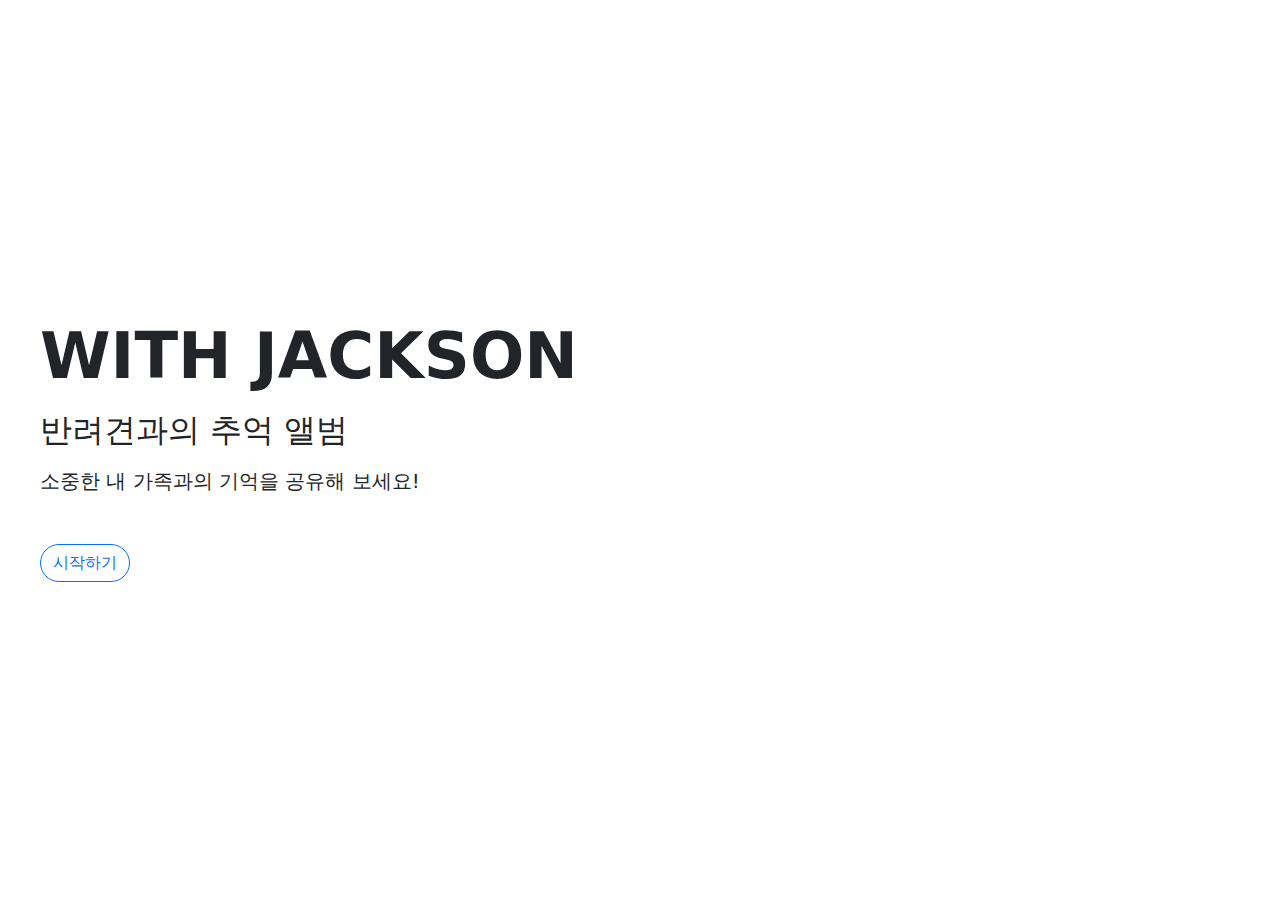
==== index.html @ ae608fda "Add files via upload" ====
<!doctype html>
<html lang="ko">
  <head>
    <meta charset="utf-8">
    <meta name="viewport" content="width=device-width, initial-scale=1">
    <title>with JACKSON demo</title>
    <link href="https://cdn.jsdelivr.net/npm/bootstrap@5.3.3/dist/css/bootstrap.min.css" rel="stylesheet" integrity="sha384-QWTKZyjpPEjISv5WaRU9OFeRpok6YctnYmDr5pNlyT2bRjXh0JMhjY6hW+ALEwIH" crossorigin="anonymous">
    <link rel="stylesheet" href="1style.css">
    <link rel="preconnect" href="https://fonts.googleapis.com">
<link rel="preconnect" href="https://fonts.gstatic.com" crossorigin>
<link href="https://fonts.googleapis.com/css2?family=Hi+Melody&display=swap" rel="stylesheet">
  </head>
  <body>

    <!-- 헤더 영역 코드 시작 -->
    <header id="home" class="d-flex flex-column justify-content-center align-items-start ms-4 ps-3 vh-100 text-dark">

        <h1 class="display-3 fw-bold mb-3"> WITH JACKSON </h1>
        <h4 class="fs-2 mb-3"> 반려견과의 추억 앨범 </h4>
        <p class="lead mb-5"> 소중한 내 가족과의 기억을 공유해 보세요! </p>
        <button type="button" data-bs-toggle="modal" data-bs-target="#bestmenuModal"
            class="btn btn-outline-primary rounded-pill">시작하기</button>
    </header>









    <script src="https://cdn.jsdelivr.net/npm/bootstrap@5.3.3/dist/js/bootstrap.bundle.min.js" integrity="sha384-YvpcrYf0tY3lHB60NNkmXc5s9fDVZLESaAA55NDzOxhy9GkcIdslK1eN7N6jIeHz" crossorigin="anonymous"></script>
  </body>
</html>
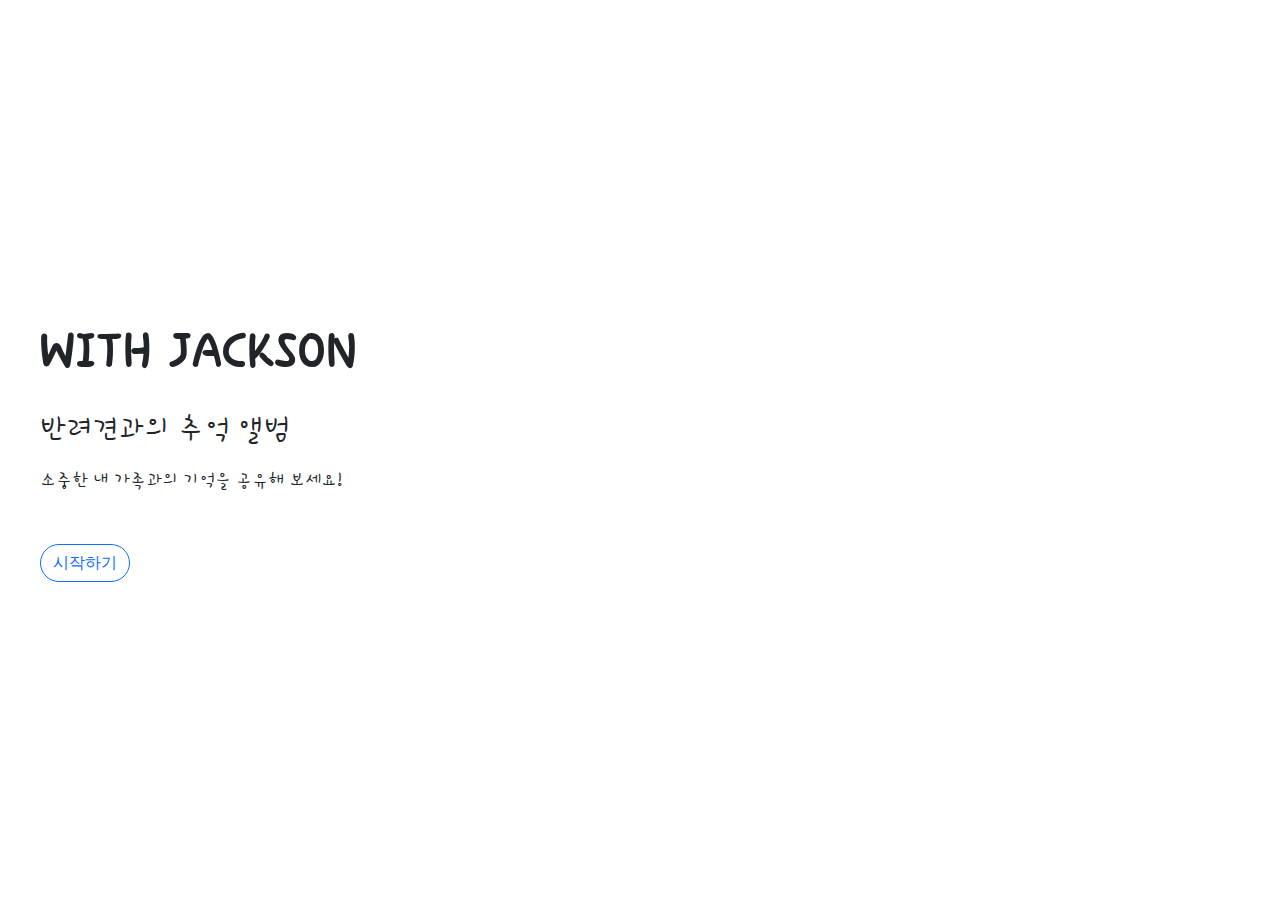
==== commit 4f339487: "Add files via upload" ====
--- a/index.html
+++ b/index.html
@@ -5,7 +5,7 @@
     <meta name="viewport" content="width=device-width, initial-scale=1">
     <title>with JACKSON demo</title>
     <link href="https://cdn.jsdelivr.net/npm/bootstrap@5.3.3/dist/css/bootstrap.min.css" rel="stylesheet" integrity="sha384-QWTKZyjpPEjISv5WaRU9OFeRpok6YctnYmDr5pNlyT2bRjXh0JMhjY6hW+ALEwIH" crossorigin="anonymous">
-    <link rel="stylesheet" href="1style.css">
+    <link rel="stylesheet" href="style.css">
     <link rel="preconnect" href="https://fonts.googleapis.com">
 <link rel="preconnect" href="https://fonts.gstatic.com" crossorigin>
 <link href="https://fonts.googleapis.com/css2?family=Hi+Melody&display=swap" rel="stylesheet">
--- a/style.css
+++ b/style.css
@@ -0,0 +1,6 @@
+h1, h4, p {
+    font-family: "Hi Melody", sans-serif;
+    font-weight: 400;
+    font-style: normal;
+  }
+  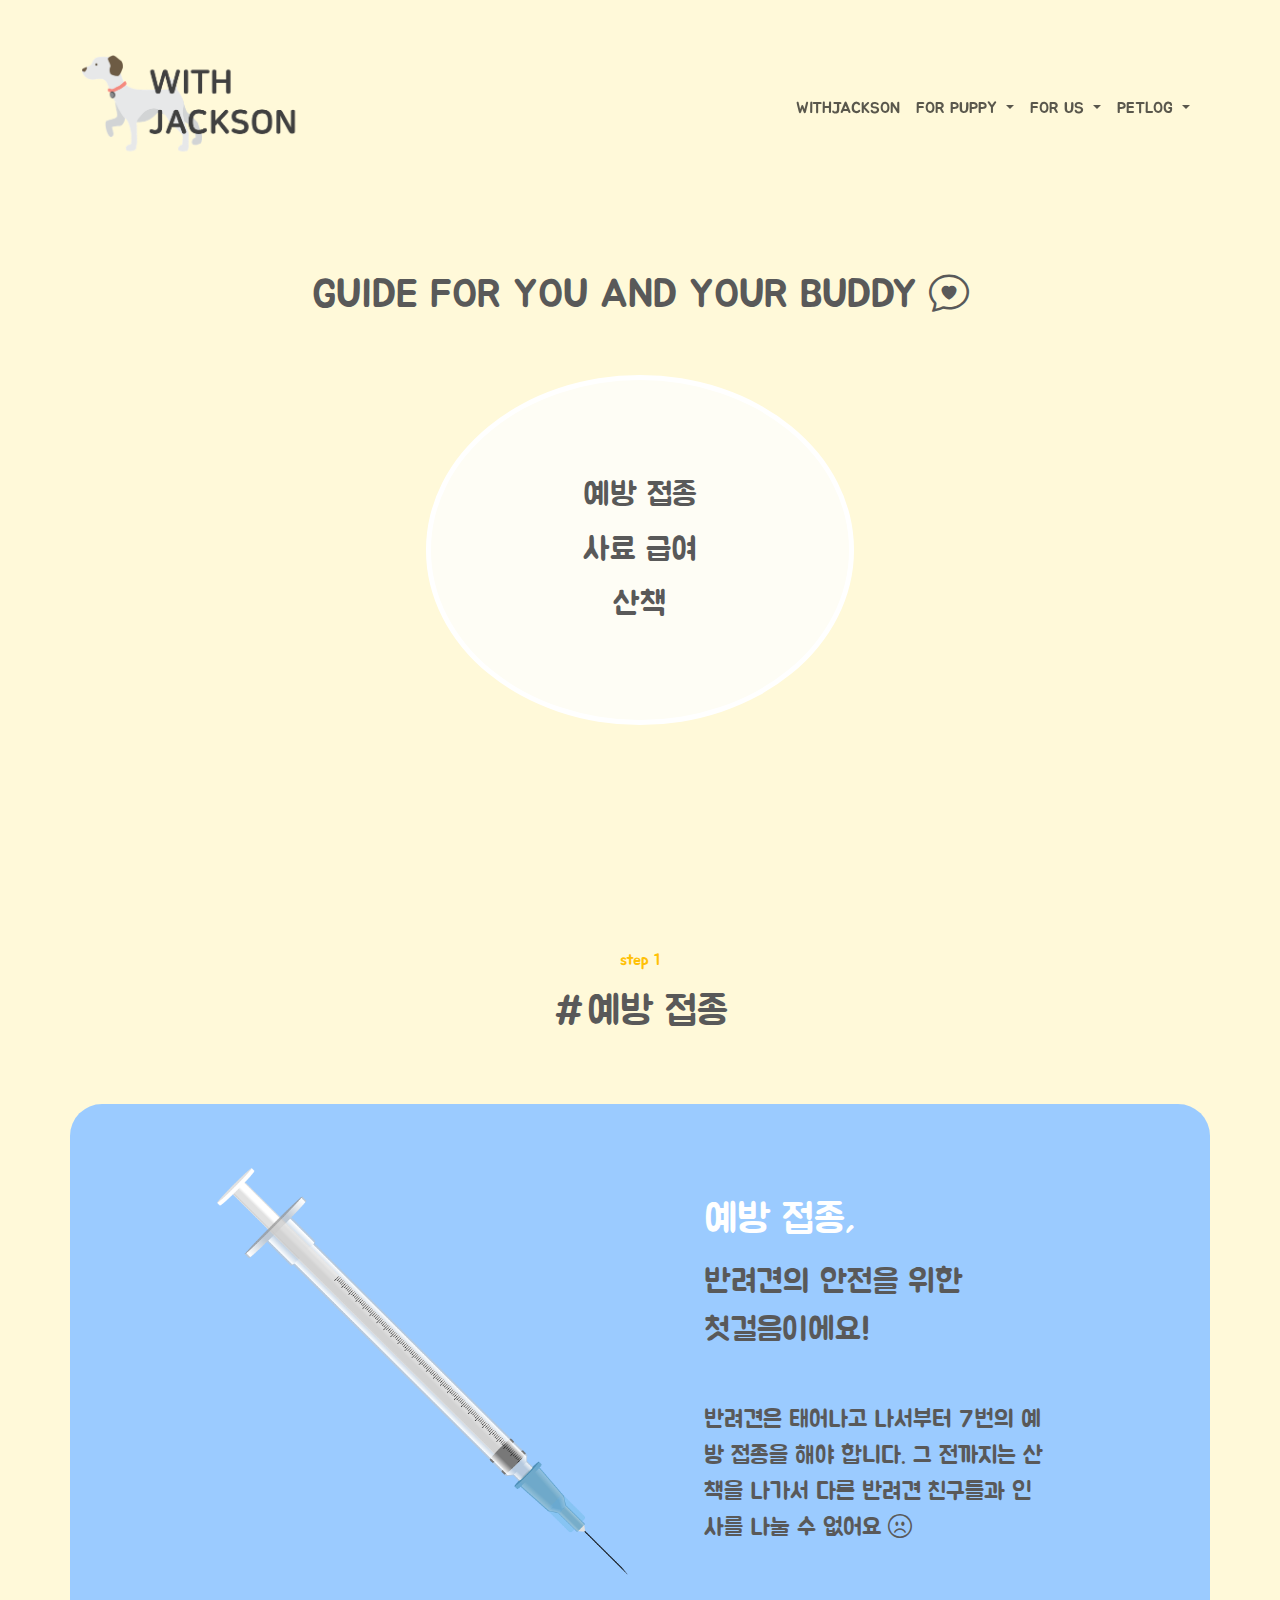
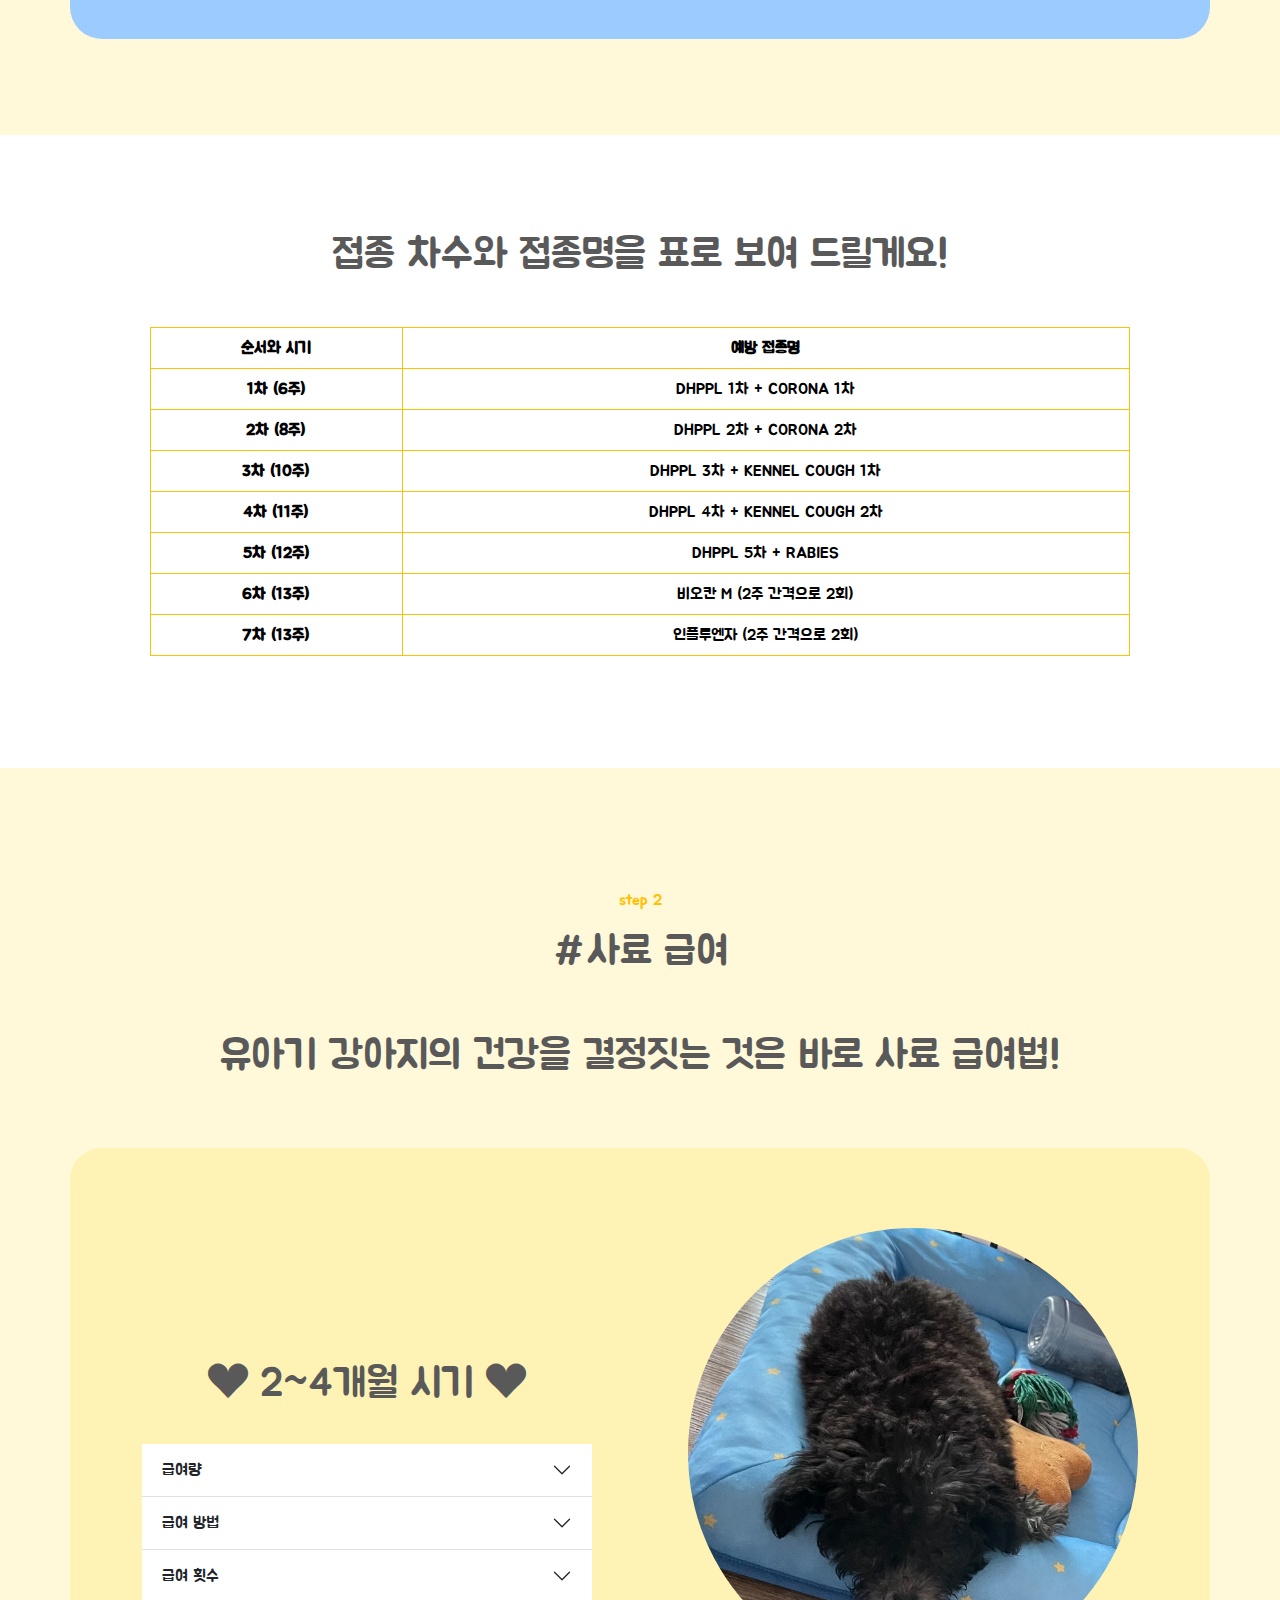
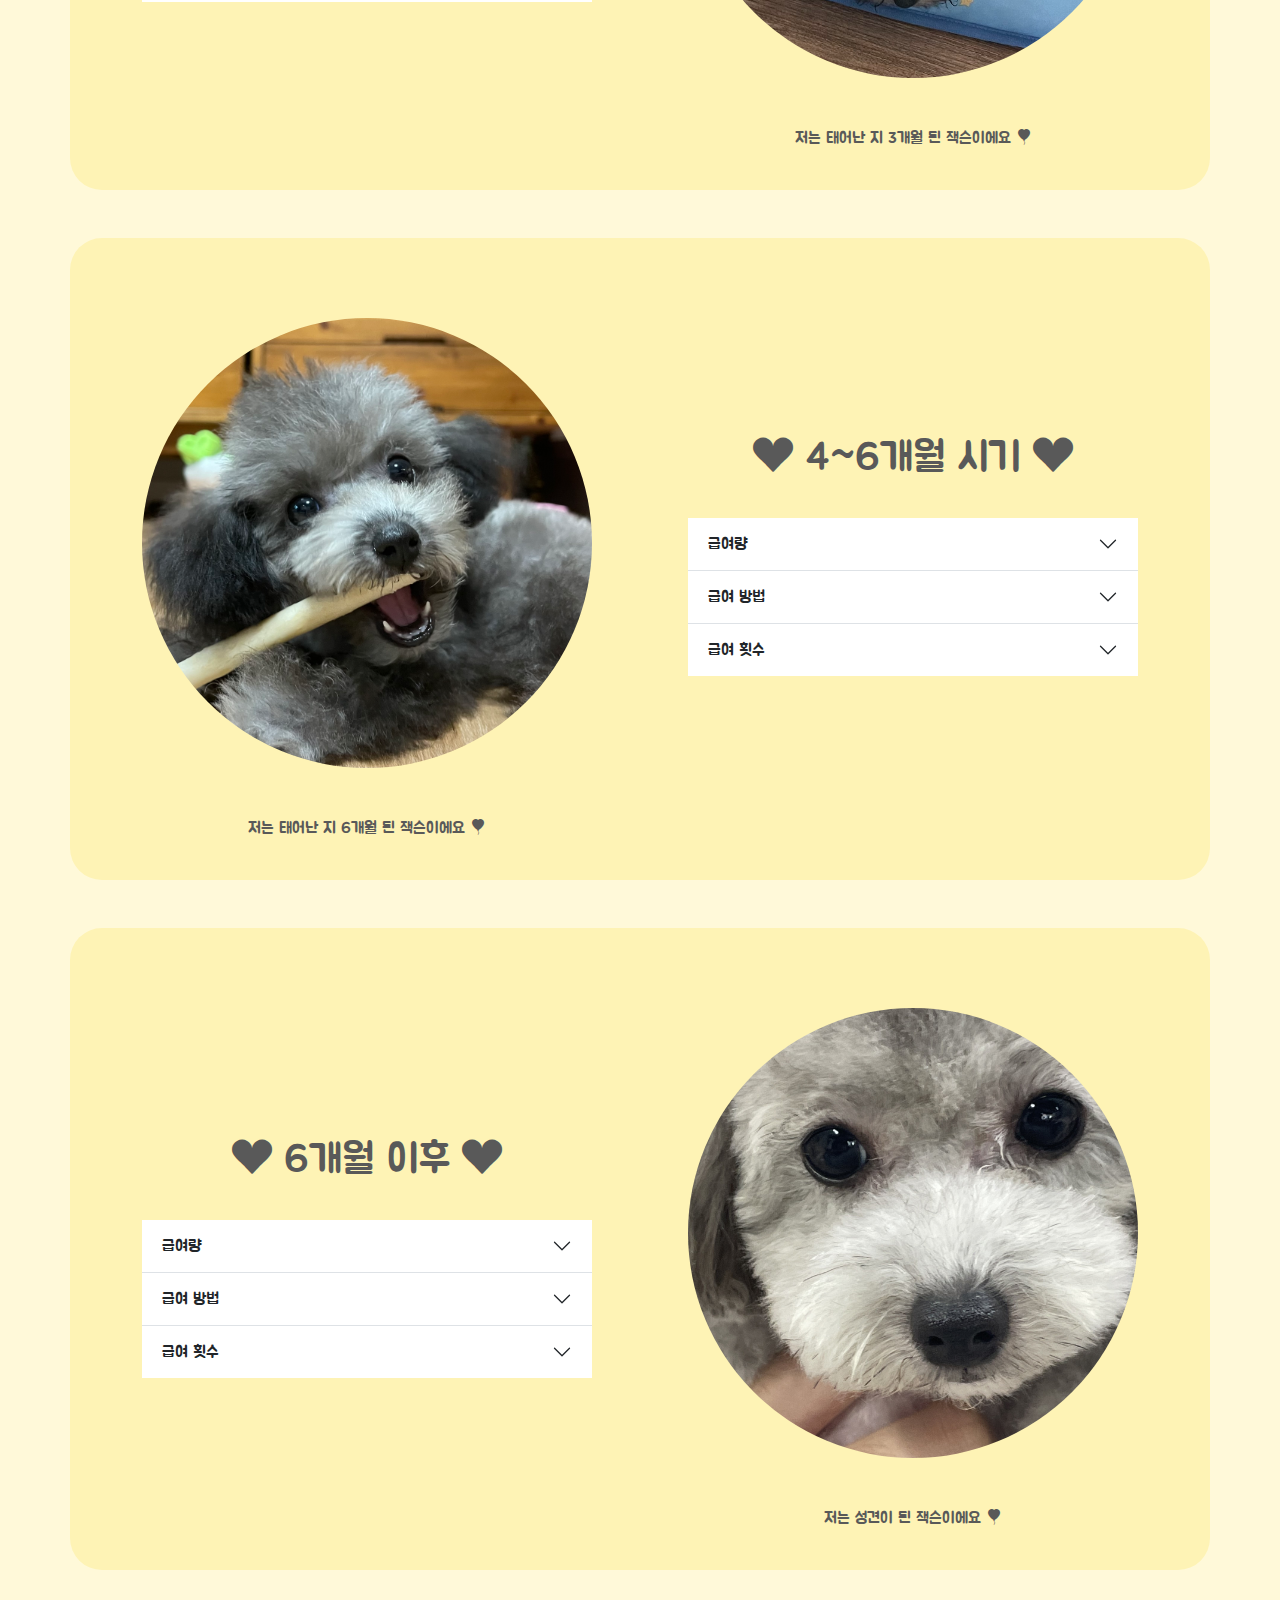
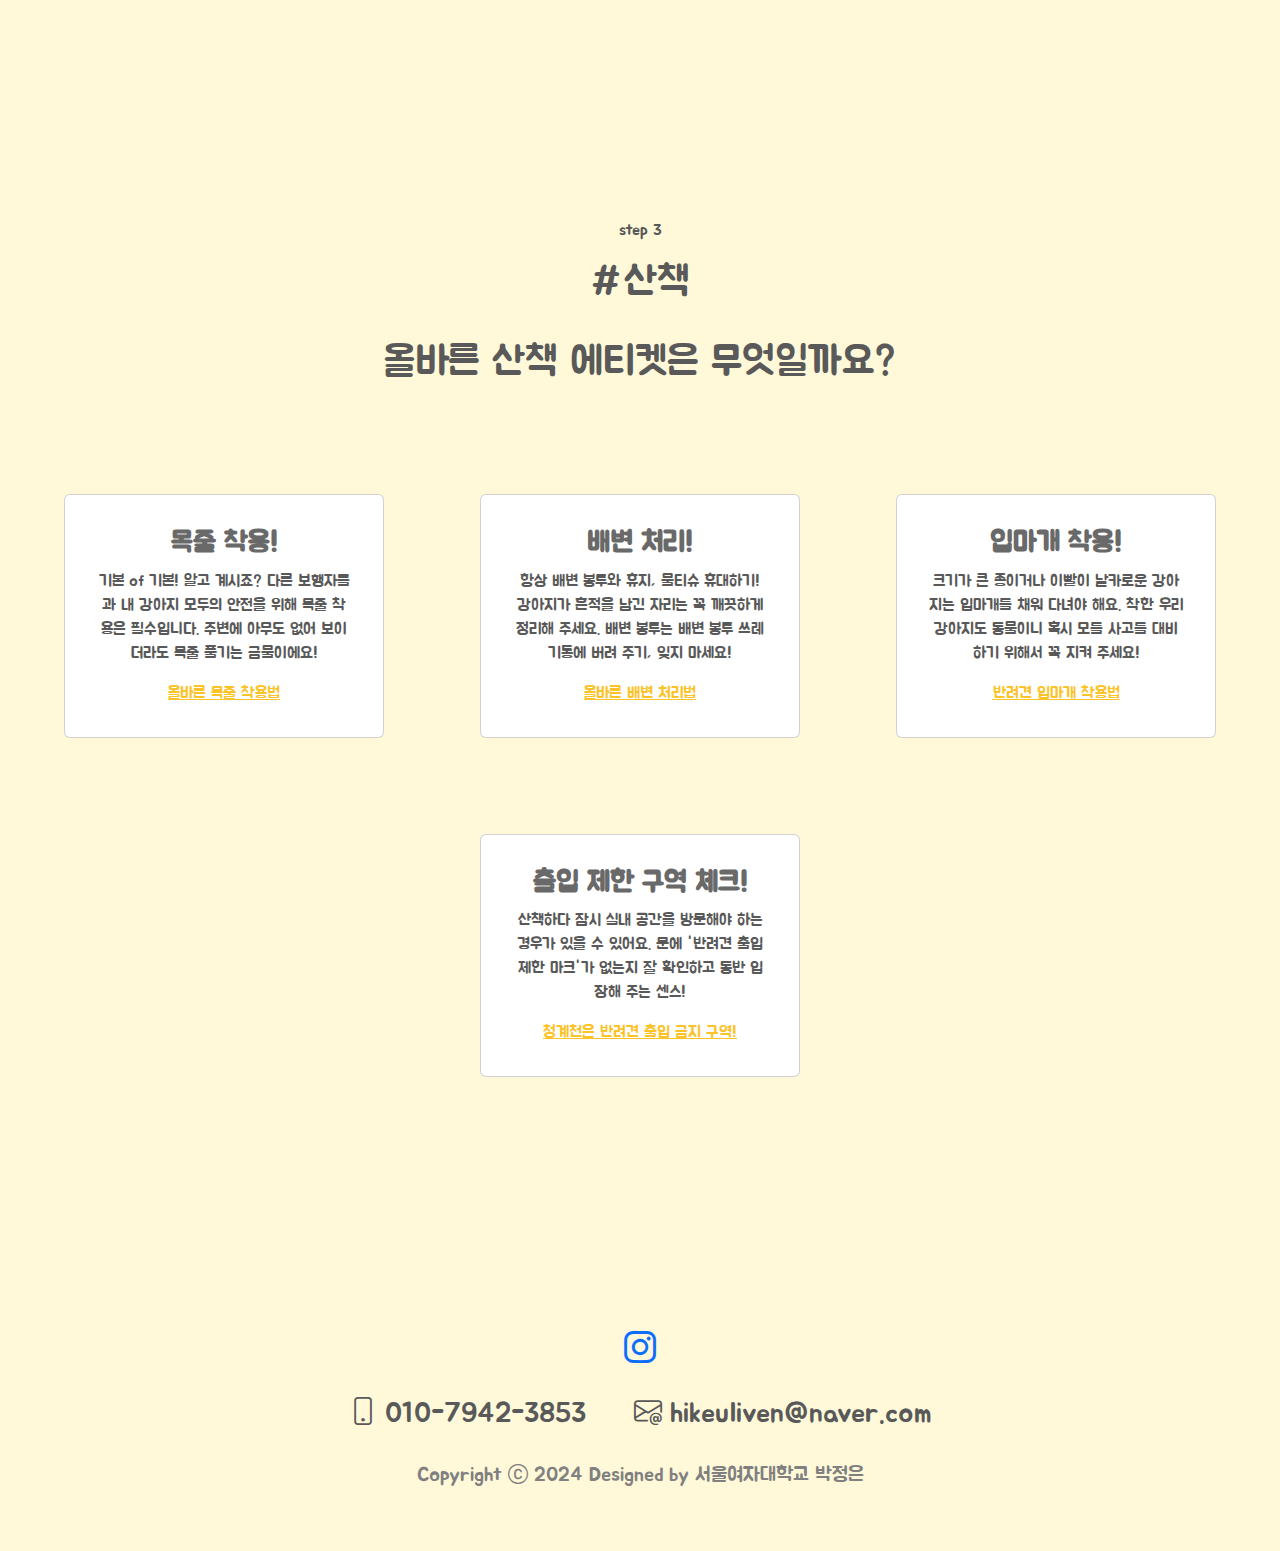
==== commit b254fdbd: "Add files via upload" ====
--- a/index.html
+++ b/index.html
@@ -3,27 +3,435 @@
   <head>
     <meta charset="utf-8">
     <meta name="viewport" content="width=device-width, initial-scale=1">
-    <title>with JACKSON demo</title>
+    <title> WITHJACKSON! </title>
     <link href="https://cdn.jsdelivr.net/npm/bootstrap@5.3.3/dist/css/bootstrap.min.css" rel="stylesheet" integrity="sha384-QWTKZyjpPEjISv5WaRU9OFeRpok6YctnYmDr5pNlyT2bRjXh0JMhjY6hW+ALEwIH" crossorigin="anonymous">
     <link rel="stylesheet" href="style.css">
     <link rel="preconnect" href="https://fonts.googleapis.com">
-<link rel="preconnect" href="https://fonts.gstatic.com" crossorigin>
-<link href="https://fonts.googleapis.com/css2?family=Hi+Melody&display=swap" rel="stylesheet">
+    <link rel="preconnect" href="https://fonts.gstatic.com" crossorigin>
+    <link href="https://fonts.googleapis.com/css2?family=Jua&display=swap" rel="stylesheet">
+    <link rel="stylesheet" href="https://cdn.jsdelivr.net/npm/bootstrap-icons@1.11.3/font/bootstrap-icons.min.css">
   </head>
-  <body>
-
-    <!-- 헤더 영역 코드 시작 -->
-    <header id="home" class="d-flex flex-column justify-content-center align-items-start ms-4 ps-3 vh-100 text-dark">
-
-        <h1 class="display-3 fw-bold mb-3"> WITH JACKSON </h1>
-        <h4 class="fs-2 mb-3"> 반려견과의 추억 앨범 </h4>
-        <p class="lead mb-5"> 소중한 내 가족과의 기억을 공유해 보세요! </p>
-        <button type="button" data-bs-toggle="modal" data-bs-target="#bestmenuModal"
-            class="btn btn-outline-primary rounded-pill">시작하기</button>
+  <body="scroll" data-bs-target="#nav-menu">
+
+
+
+
+
+    <!-- 네비게이션 영역 시작 -->
+    <nav class="navbar navbar-expand-md bg-opacity-70 fixed-top p-5">
+        <div class="container">
+
+            <a class="navbar-brand" href="#home">
+                <img src="LOGO.png" width="240" height="110" alt="로고"> </a>
+
+            <button class="navbar-toggler" type="button" data-bs-toggle="collapse" data-bs-target="#nav-menu"
+                aria-controls="nav-menu" aria-expanded="false" aria-label="메뉴">
+                <span class="navbar-toggler-icon"></span>
+            </button>
+
+            <div class="collapse navbar-collapse" id="nav-menu">
+                <ul class="navbar-nav ms-auto my-2">
+                    <li class="nav-item"><a class="nav-link" href="#WITHJACKSON"> WITHJACKSON </a></li>
+                    <li class="nav-item dropdown">
+                        <a class="nav-link dropdown-toggle" href="#FORPUPPY" role="button" data-bs-toggle="dropdown" aria-expanded="false"> FOR PUPPY </a>
+                        <ul class="dropdown-menu">
+                            <li><a class="dropdown-item" href="#"> 예방 접종 </a></li>
+                            <li><a class="dropdown-item" href="#"> 사료 급여 </a></li>
+                            <li><a class="dropdown-item" href="#"> 산책 </a></li>
+                        </ul>
+                    </li>
+
+                    <li class="nav-item dropdown">
+                        <a class="nav-link dropdown-toggle" href="#FORUS" role="button" data-bs-toggle="dropdown" aria-expanded="false"> FOR US </a>
+                        <ul class="dropdown-menu">
+                            <li><a class="dropdown-item" href="#"> 간식 맛집 </a></li>
+                            <li><a class="dropdown-item" href="#"> 용품 추천 </a></li>
+                            <li><a class="dropdown-item" href="#"> 펫페어 </a></li>
+                            <li><a class="dropdown-item" href="#"> Q&A </a></li>
+                        </ul>
+                    </li>
+
+                    <li class="nav-item dropdown">
+                        <a class="nav-link dropdown-toggle" href="#PETLOG" role="button" data-bs-toggle="dropdown" aria-expanded="false"> PETLOG </a>
+                        <ul class="dropdown-menu">
+                            <li><a class="dropdown-item" href="#"> My petlog </a></li>
+                            <li><a class="dropdown-item" href="#"> 구경하기 </a></li>
+                        </ul>
+                    </li>
+
+                </ul>
+            </div>
+        </div>
+    </nav>
+    <!-- 네비게이션 영역 끝 -->
+
+
+    <!-- 헤더 영역 시작 -->
+    <header id="home" class="d-flex flex-column justify-content-center align-items-center vh-100">
+      <div class="pb-5 mt-5 pt-5">
+        <h1> GUIDE FOR YOU AND YOUR BUDDY <i class="bi bi-chat-heart"></i></h1>
+      </div>  
+      <div class="text-center rounded-circle px-5 border border-5 border-white" style="background-color: rgb(254, 253, 245)">
+            <div class="p-5">
+                <div class="m-5">
+                <a class="link-underline link-underline-opacity-0" href="#1"> <h2 class="id1 mb-3 px-2"> 예방 접종 </h2> </a>
+                <a class="link-underline link-underline-opacity-0" href="#2"> <h2 class="id1 mb-3 px-2"> 사료 급여 </h2> </a>
+                <a class="link-underline link-underline-opacity-0" href="#3"> <h2 class="id1 mb-3 px-2"> 산책 </h2> </a>
+                </div>
+            </div>
+        </div>
     </header>
-
-
-
+    <!-- 헤더 영역 끝 -->
+
+    <!-- 메인 섹션 영역 시작 -->
+    <section class="container py-5" id="1">
+
+        <div class="text-center pb-1 mb-5">
+            <p class="text-warning"> step 1 </p>
+            <h1 class="mb-3"> #예방 접종 </h1>
+        </div>
+
+        <div class="row justify-content-center align-items-center mb-5 p-5 rounded-5" style="background-color: #9bcbff;">
+            <div class="col-md-5 m-3">
+                <img src="syringe-145002_1280.png" alt="주사기 사진" class="img1 img-fluid">
+            </div>
+            <div class="col-md-7 col-lg-5 px-lg-5">
+                <h1 class="lh-base" style="color: white;"> 예방 접종, </h1>
+                <h2 class="mb-5 lh-base"> 반려견의 안전을 위한 <br> 첫걸음이에요! </h2>
+                <h4 class="lh-base"> 반려견은 태어나고 나서부터 7번의 예방 접종을 해야 합니다. 그 전까지는 산책을 나가서 다른 반려견 친구들과 인사를 나눌 수 없어요 <i class="bi bi-emoji-frown"></i> </h4>
+            </div>
+        </div>
+    </section>
+
+    <section class="section2 d-flex flex-column justify-content-center align-items-center">
+            <div class="row text-center m-5 p-5">
+                <h1 class="mb-5"> 접종 차수와 접종명을 표로 보여 드릴게요! </h1>
+                <table class="table table-bordered border-warning table-hover text-center">
+                    <thead>
+                      <tr>
+                        <th scope="col"> 순서와 시기 </th>
+                        <th scope="col"> 예방 접종명 </th>
+                      </tr>
+                    </thead>
+                    <tbody>
+                      <tr >
+                        <th scope="row">1차 (6주) </th>
+                        <td>
+                         DHPPL 1차 + CORONA 1차 </td>
+                      </tr>
+                      <tr>
+                        <th scope="row">2차 (8주)</th>
+                        <td>DHPPL 2차 + CORONA 2차</td>
+                      </tr>
+                      <tr>
+                        <th scope="row">3차 (10주) </th>
+                        <td> DHPPL 3차 + KENNEL COUGH 1차 </td>
+                      </tr>
+                      <tr>
+                        <th scope="row">4차 (11주) </th>
+                        <td> DHPPL 4차 + KENNEL COUGH 2차 </td>
+                      </tr>
+                      <tr>
+                        <th scope="row">5차 (12주) </th>
+                        <td> DHPPL 5차 + RABIES </td>
+                      </tr>
+                      <tr>
+                        <th scope="row">6차 (13주) </th>
+                        <td> 비오칸 M (2주 간격으로 2회) </td>
+                      </tr>
+                      <tr>
+                        <th scope="row">7차 (13주) </th>
+                        <td> 인플루엔자 (2주 간격으로 2회) </td>
+                      </tr>
+                    </tbody>
+                  </table>
+            </div>
+    </section>    
+    <!-- 메인 섹션 영역 끝 -->
+
+ 
+<!-- 서브 섹션 영역 시작 -->
+<section class="container py-4" id="2">
+
+  <div>
+    <div class="text-center pt-5 mt-5 pb-1 mb-5">
+      <p class="text-warning"> step 2 </p>
+      <h1 class="mb-5 pb-2"> #사료 급여 </h1>
+      <h1 class="mb-3"> 유아기 강아지의 건강을 결정짓는 것은 바로 사료 급여법! </h1>
+    </div>
+ 
+<div class="row justify-content-center align-items-center mb-5 p-4 rounded-5" style="background-color: rgb(254, 243, 181);">
+
+  <div class="accordion accordion-flush col-sm-12 col-lg-6 px-lg-5 text-center" id="accordionFlushExample">
+    <div class="pb-1 mb-4 mt-4">
+      <h1> <i class="bi bi-suit-heart-fill"></i> 2~4개월 시기 <i class="bi bi-suit-heart-fill"></i> </h1>
+    </div>
+    <div class="accordion-item">
+      <h1 class="accordion-header">
+        <button class="accordion-button collapsed" type="button" data-bs-toggle="collapse" data-bs-target="#flush-collapseOne" aria-expanded="false" aria-controls="flush-collapseOne">
+          급여량
+        </button>
+      </h1>
+      <div id="flush-collapseOne" class="accordion-collapse collapse" data-bs-parent="#accordionFlushExample">
+        <div class="accordion-body"> 사료 급여량은 (기초대사량) * (활동대사량)으로 계산하면 돼요 <br> 이때, 기초대사량은 <strong> 30 * 강아지 체중(kg) + 70 </strong> 으로 계산합니다! <br> 활동대사량은 아래 표를 참고하세요 <i class="bi bi-chat-square-heart-fill"></i>
+          <div>
+            <table class="table p-2 mt-2 mb-2">
+              <thead>
+                <tr>
+                  <th colspan="4"> <강아지 활동대사량> </th>
+                </tr>
+              </thead>
+              <tbody>
+                <tr>
+                  <th scope="row">1~4개월</th>
+                  <td>3</td>
+                  <td> 성장기 </td>
+                </tr>
+                <tr>
+                  <th scope="row">5~12개월</th>
+                  <td>1.8</td>
+                  <td> 성장기 </td>
+                </tr>
+                <tr>
+                  <th scope="row">성견 (중성화 o)</th>
+                  <td>1.6</td>
+                  <td> 중성화로 인해 호르몬 변화로 살이 찌기 쉬움</td>
+                </tr>
+                <tr>
+                  <th scope="row">성견 (중성화 x)</th>
+                  <td> 1.8 </td>
+                  <td>중성화를 하지 않으면 살이 덜 찌게 됨</td>
+                </tr>
+                <tr>
+                  <th scope="row">비만</th>
+                  <td>1</td>
+                  <td>비만은 모든 병의 원인!</td>
+                </tr>
+              </tbody>
+            </table>
+          </div>
+          출처: 네이버 블로그 "모카맛 코코아"
+        </div>
+      </div>
+    </div>
+
+    <div class="accordion-item">
+      <h2 class="accordion-header">
+        <button class="accordion-button collapsed" type="button" data-bs-toggle="collapse" data-bs-target="#flush-collapseTwo" aria-expanded="false" aria-controls="flush-collapseTwo">
+          급여 방법
+        </button>
+      </h2>
+      <div id="flush-collapseTwo" class="accordion-collapse collapse" data-bs-parent="#accordionFlushExample">
+        <div class="accordion-body">
+          이 시기에는 소화 기능이 원활하지 않고, 이빨이 다 자라지 않아 마른 사료를 먹기 힘들 수 있어요. <br> 물에 2~30분 불려서 급여하거나(이때 빨리 불리려고 뜨거운 물에 불리게 되면 위에 부담이 갈 수 있으므로 미지근한 물에 불리는 것이 좋습니다), <br> 마른 사료를 그대로 급여할 경우 급하게 먹지 않도록 넓은 쟁반 등에 흩뿌려서 급여하도록 해요! </div>
+      </div>
+    </div>
+    <div class="accordion-item">
+      <h2 class="accordion-header">
+        <button class="accordion-button collapsed" type="button" data-bs-toggle="collapse" data-bs-target="#flush-collapseThree" aria-expanded="false" aria-controls="flush-collapseThree">
+          급여 횟수
+        </button>
+      </h2>
+      <div id="flush-collapseThree" class="accordion-collapse collapse" data-bs-parent="#accordionFlushExample">
+        <div class="accordion-body"> 하루 3회, 아침/점심/저녁으로 나누어 급여해요! </div>
+      </div>
+    </div>
+  </div>
+
+  <div class="col-lg-6 col-sm-12 pt-5 mt-2 px-5 text-center">
+  <div>
+    <img src="babyjackson2.jpeg" alt="아기 잭슨1" class="img1 img-fluid rounded-circle">
+  </div>
+  <div class="pt-5">
+    <p> 저는 태어난 지 3개월 된 잭슨이에요 <i class="bi bi-balloon-heart-fill"></i> </p>
+  </div>
+</div>
+</div>
+  </div>
+
+
+
+
+<div class="row justify-content-center align-items-center mt-5 p-4 rounded-5" style="background-color: rgb(254, 243, 181);">
+
+  <div class="col-lg-6 col-sm-12 pt-5 mt-2 px-5 text-center">
+  <div>
+    <img src="babyjackson1.jpeg" alt="아기 잭슨1" class="img1 img-fluid rounded-circle">
+  </div>
+  <div class="pt-5">
+    <p> 저는 태어난 지 6개월 된 잭슨이에요 <i class="bi bi-balloon-heart-fill"></i> </p>
+  </div>
+</div>
+
+<div class="accordion accordion-flush col-sm-12 col-lg-6 px-lg-5 text-center mb-2" id="accordionFlushExample2">
+    <div class="pb-1 mb-4">
+      <h1> <i class="bi bi-suit-heart-fill"></i> 4~6개월 시기 <i class="bi bi-suit-heart-fill"></i> </h1>
+    </div>
+    <div class="accordion-item">
+      <h1 class="accordion-header">
+        <button class="accordion-button collapsed" type="button" data-bs-toggle="collapse" data-bs-target="#flush-collapseOne2" aria-expanded="false" aria-controls="flush-collapseOne2">
+          급여량
+        </button>
+      </h1>
+      <div id="flush-collapseOne2" class="accordion-collapse collapse" data-bs-parent="#accordionFlushExample2">
+        <div class="accordion-body"> 2~4개월 시기와 마찬가지로 계산해요!
+        </div>
+      </div>
+    </div>
+
+    <div class="accordion-item">
+      <h2 class="accordion-header">
+        <button class="accordion-button collapsed" type="button" data-bs-toggle="collapse" data-bs-target="#flush-collapseTwo2" aria-expanded="false" aria-controls="flush-collapseTwo2">
+          급여 방법
+        </button>
+      </h2>
+      <div id="flush-collapseTwo2" class="accordion-collapse collapse" data-bs-parent="#accordionFlushExample2">
+        <div class="accordion-body"> 이 시기에는 이빨이 다 자랐으며, 소화 기능도 원활해졌기 때문에 강아지의 밥그릇에 마른 사료를 적당량 부어 급여해도 된답니다!
+        </div>
+      </div>
+    </div>
+    <div class="accordion-item">
+      <h2 class="accordion-header">
+        <button class="accordion-button collapsed" type="button" data-bs-toggle="collapse" data-bs-target="#flush-collapseThree2" aria-expanded="false" aria-controls="flush-collapseThree2">
+          급여 횟수
+        </button>
+      </h2>
+      <div id="flush-collapseThree2" class="accordion-collapse collapse" data-bs-parent="#accordionFlushExample2">
+        <div class="accordion-body"> 하루 2~3회, 아침/저녁 혹은 아침/점심/저녁으로 급여 횟수를 줄여요. </div>
+      </div>
+    </div>
+  </div>
+</div>
+
+
+
+
+<div class="row justify-content-center align-items-center mt-5 p-4 rounded-5" style="background-color: rgb(254, 243, 181);">
+
+<div class="accordion accordion-flush col-sm-12 col-lg-6 px-lg-5 text-center mb-2" id="accordionFlushExample3">
+    <div class="pb-1 mb-4 mt-4">
+      <h1> <i class="bi bi-suit-heart-fill"></i> 6개월 이후 <i class="bi bi-suit-heart-fill"></i> </h1>
+    </div>
+    <div class="accordion-item">
+      <h1 class="accordion-header">
+        <button class="accordion-button collapsed" type="button" data-bs-toggle="collapse" data-bs-target="#flush-collapseOne3" aria-expanded="false" aria-controls="flush-collapseOne3">
+          급여량
+        </button>
+      </h1>
+      <div id="flush-collapseOne3" class="accordion-collapse collapse" data-bs-parent="#accordionFlushExample3">
+        <div class="accordion-body"> 2~4개월 시기와 마찬가지로 계산해요!
+        </div>
+      </div>
+    </div>
+
+    <div class="accordion-item">
+      <h2 class="accordion-header">
+        <button class="accordion-button collapsed" type="button" data-bs-toggle="collapse" data-bs-target="#flush-collapseTwo3" aria-expanded="false" aria-controls="flush-collapseTwo3">
+          급여 방법
+        </button>
+      </h2>
+      <div id="flush-collapseTwo3" class="accordion-collapse collapse" data-bs-parent="#accordionFlushExample3">
+        <div class="accordion-body"> 이 시기 또한 강아지의 밥그릇에 마른 사료를 적당량 부어 급여해도 돼요. <br> 만약 강아지가 밥을 잘 안 먹는다면 사료를 바꿔 줘도 됩니다. 다만, 강아지가 새 사료에 잘 적응할 수 있도록 기존 사료와 배합해 급여하며 서서히 새 사료의 비율을 늘리는 것이 좋습니다!
+        </div>
+      </div>
+    </div>
+    <div class="accordion-item">
+      <h2 class="accordion-header">
+        <button class="accordion-button collapsed" type="button" data-bs-toggle="collapse" data-bs-target="#flush-collapseThree3" aria-expanded="false" aria-controls="flush-collapseThree3">
+          급여 횟수
+        </button>
+      </h2>
+      <div id="flush-collapseThree3" class="accordion-collapse collapse" data-bs-parent="#accordionFlushExample3">
+        <div class="accordion-body"> 하루 2회, 아침/저녁으로 급여 횟수를 줄여요. </div>
+      </div>
+    </div>
+  </div>
+  <div class="col-lg-6 col-sm-12 pt-5 mt-2 px-5 text-center">
+  <div>
+    <img src="babyjackson3.jpeg" alt="아기 잭슨1" class="img1 img-fluid rounded-circle">
+  </div>
+  <div class="pt-5">
+    <p> 저는 성견이 된 잭슨이에요 <i class="bi bi-balloon-heart-fill"></i> </p>
+  </div>
+</div>
+</div>
+</div>
+</section>
+
+<!-- 서브 섹션 영역 시작 -->
+
+
+
+
+<!--섹션 3 영역 시작-->
+<div class="my-5 py-4">
+  <section class="section3 mt-5 " id="3">
+
+
+  <div class="pt-2">
+    <div class="text-center pt-5 mt-5 pb-1 mb-5">
+      <p> step 3 </p>
+      <h1 class="mb-4 pb-2"> #산책 </h1>
+      <h1> 올바른 산책 에티켓은 무엇일까요? </h1>
+    </div>
+  </div>
+
+  <div class="pb-5">
+    <div class="row align-items-center justify-content-center pb-5 text-center">
+    <div class="card col-lg-3 col-sm-12 m-5 p-3" style="width: 20rem;">
+      <div class="card-body">
+        <h3 class="card-title" style="color: dimgray;"><b>목줄 착용!</b></h3>
+        <p class="card-text"> 기본 of 기본! 알고 계시죠? 다른 보행자들과 내 강아지 모두의 안전을 위해 목줄 착용은 필수입니다. 주변에 아무도 없어 보이더라도 목줄 풀기는 금물이에요!</p>
+        <a href="https://youtu.be/c_ebFWAva28?si=o143hAf-mpReL1q-" target="_blank" class="card-link" style="color: #fbc328;"> 올바른 목줄 착용법 </a>
+      </div>
+    </div>
+    <div class="card col-lg-3 col-sm-12 m-5 p-3" style="width: 20rem;">
+      <div class="card-body">
+        <h3 class="card-title" style="color: dimgray;"> <b>배변 처리!</b> </h3>
+        <p class="card-text"> 항상 배변 봉투와 휴지, 물티슈 휴대하기! 강아지가 흔적을 남긴 자리는 꼭 깨끗하게 정리해 주세요. 배변 봉투는 배변 봉투 쓰레기통에 버려 주기, 잊지 마세요!</p>
+        <a href="https://youtu.be/8QdnsbzTU8k?si=IWxlq7Pg8ZrALd-L" target="_blank" class="card-link" style="color: #fbc328;">올바른 배변 처리법</a>
+      </div>
+    </div>
+    <div class="card col-lg-3 col-sm-12 m-5 p-3" style="width: 20rem;">
+      <div class="card-body">
+        <h3 class="card-title" style="color: dimgray;"> <b>입마개 착용!</b> </h3>
+        <p class="card-text"> 크기가 큰 종이거나 이빨이 날카로운 강아지는 입마개를 채워 다녀야 해요. 착한 우리 강아지도 동물이니 혹시 모를 사고를 대비하기 위해서 꼭 지켜 주세요! </p>
+        <a href="https://youtu.be/8QdnsbzTU8k?si=IWxlq7Pg8ZrALd-L" target="_blank" class="card-link" style="color: #fbc328;">반려견 입마개 착용법</a>
+      </div>
+    </div>
+    <div class="card col-lg-3 col-sm-12 m-5 p-3" style="width: 20rem;">
+      <div class="card-body">
+        <h3 class="card-title" style="color: dimgray;"> <b> 출입 제한 구역 체크!</b> </h3>
+        <p class="card-text"> 산책하다 잠시 실내 공간을 방문해야 하는 경우가 있을 수 있어요. 문에 '반려견 출입 제한 마크'가 없는지 잘 확인하고 동반 입장해 주는 센스! </p>
+        <a href="https://youtu.be/Qv-_SCafyZU?si=hYLlOBGBHtB2ioL_" target="_blank" class="card-link" style="color: #fbc328;">청계천은 반려견 출입 금지 구역!</a>
+      </div>
+    </div>
+  </div>
+  </div> 
+</section>
+</div>
+
+<!--섹션 3 영역 끝-->
+
+
+
+
+
+
+
+<!-- 풋터 시작 -->
+    <footer class="pt-4" style="background-color: rgb(255, 249, 217);">
+
+        <div class="container text-center pt-2">
+            <p class="fs-2 pb-2"> <a href="https://www.instagram.com/jepsophilaxx?igsh=aThoeGp0a21tM2w3&utm_source=qr" target="_blank"> <i class="bi bi-instagram"></i> </a> </p>
+        </div>
+        <div class="container text-center">
+            <h3> <i class="bi bi-phone"></i> 010-7942-3853 &nbsp;&nbsp;&nbsp;&nbsp; <i class="bi bi-envelope-at"></i> hikeuliven@naver.com </h3>
+            <h5 class="py-4 mb-5 pb-3" style="color: gray;"> Copyright <i class="bi bi-c-circle"></i> 2024 Designed by 서울여자대학교 박정은 </h5>
+        </div>        
+
+    </footer>
+<!-- 풋터 끝 -->
 
 
 
--- a/style.css
+++ b/style.css
@@ -1,6 +1,70 @@
-h1, h4, p {
-    font-family: "Hi Melody", sans-serif;
+nav, h1, h2, h4, h5, h3, p, table, div {
+    font-family: "Jua", sans-serif;
     font-weight: 400;
     font-style: normal;
+    color: rgb(89, 89, 89);
   }
-  +
+
+
+  body {background-color: rgb(255, 249, 217); color: dimgray;}
+
+/* 네비게이션 영역 */
+.nav-link:hover,
+.nav-link.active {
+    color: #9bcbff !important;
+}
+.dropdown-menu {
+  color: rgb(89, 89, 89);
+  background-color: rgb(254, 253, 245);
+  opacity: 0.7;
+  backdrop-filter: blur(20px);
+
+}
+
+/* 헤더 영역 */
+
+
+.id1:hover {
+  color: #ffc107;
+}
+
+.section2 {
+  background-color: white;
+  background-size: cover;
+  background-position: center top;
+  background-attachment: fixed;
+}
+.card-hover:hover {
+  background-color: #ffc10726;
+}
+
+
+
+
+
+/* 섹션2 */
+  .img1{
+    transition: transform 0.5s ease;
+  }
+  
+  .img1:hover {
+    transform: translateY(-20px);
+  }
+
+
+
+
+/* 섹션3 */
+
+.section3 {
+  background-image: linear-gradient(to bottom,  rgb(255, 249, 217), rgba(207, 207, 207, 0.2)), url(walk-810247_1280.jpg);
+  background-repeat : no-repeat;
+  background-size : cover;
+  background-position: center top;
+  background-attachment: fixed;
+}
+
+.card:hover {
+  background-color: #fff0a7;
+}
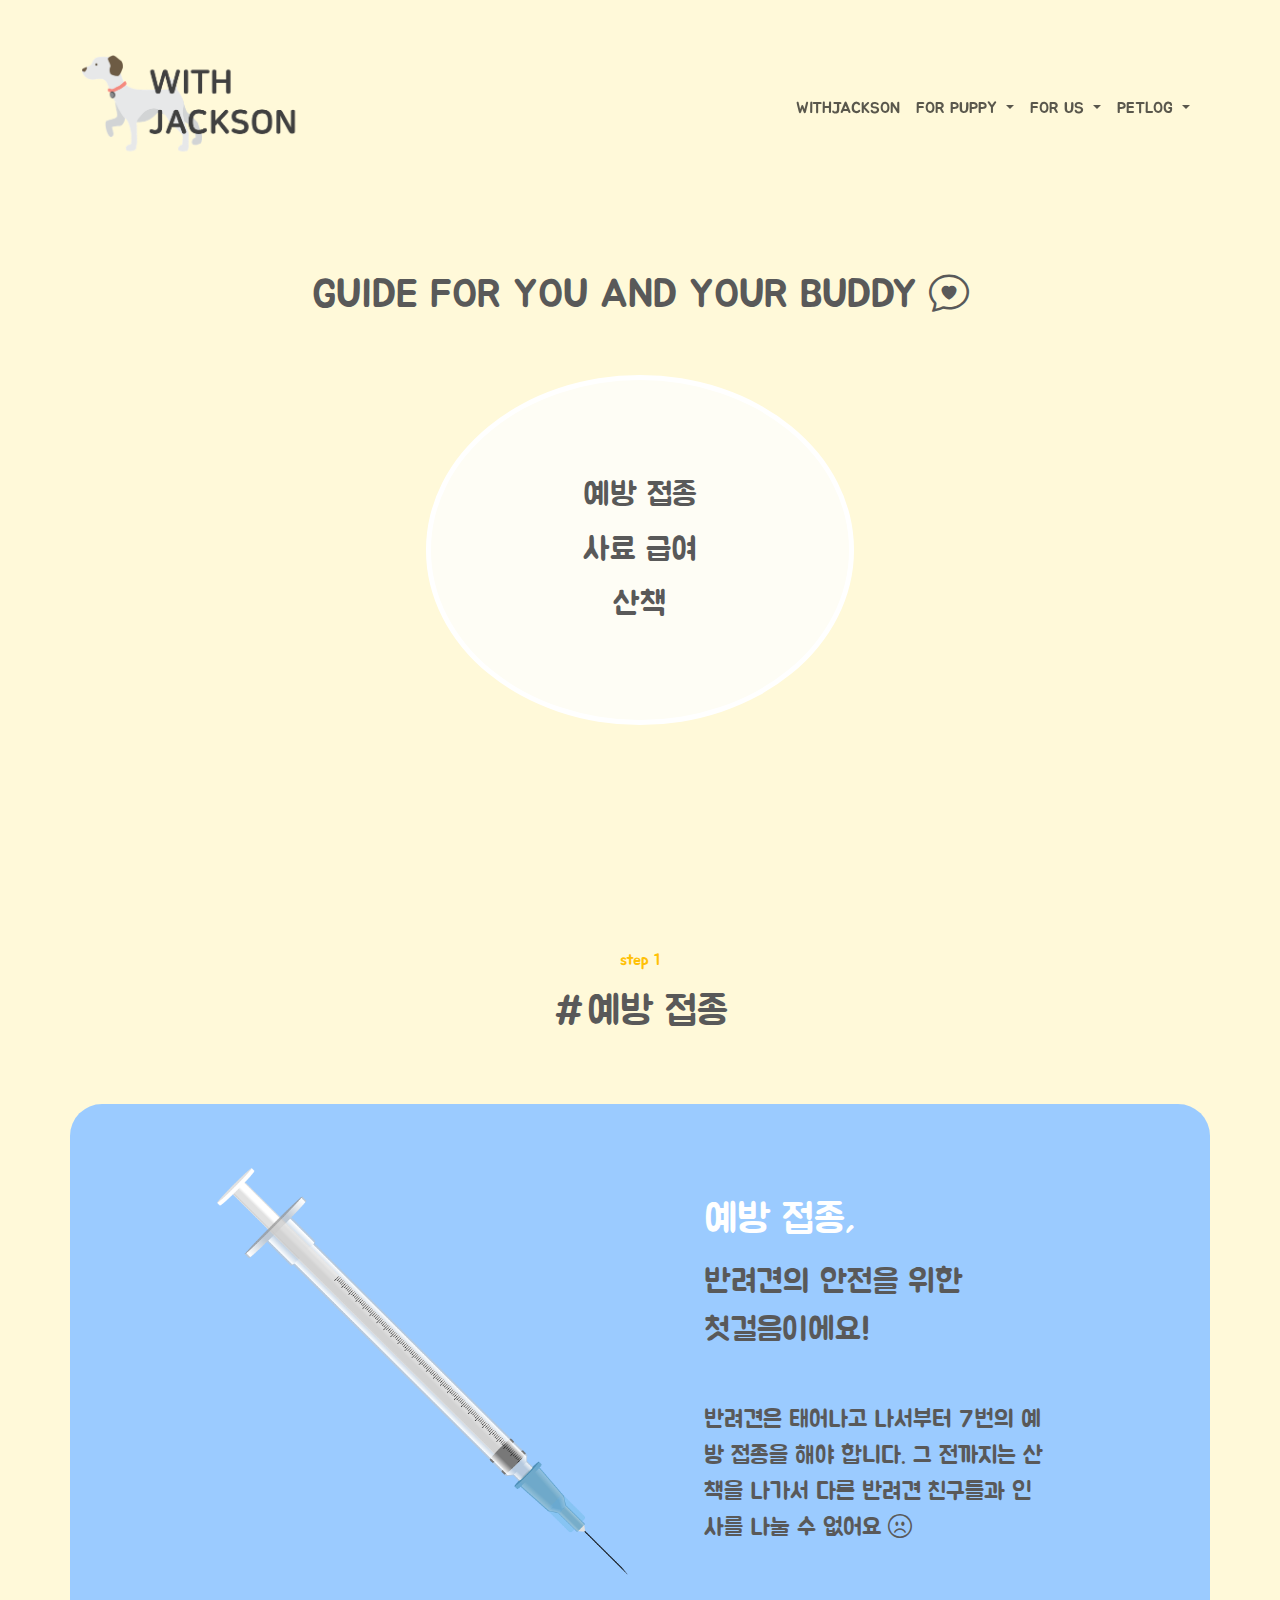
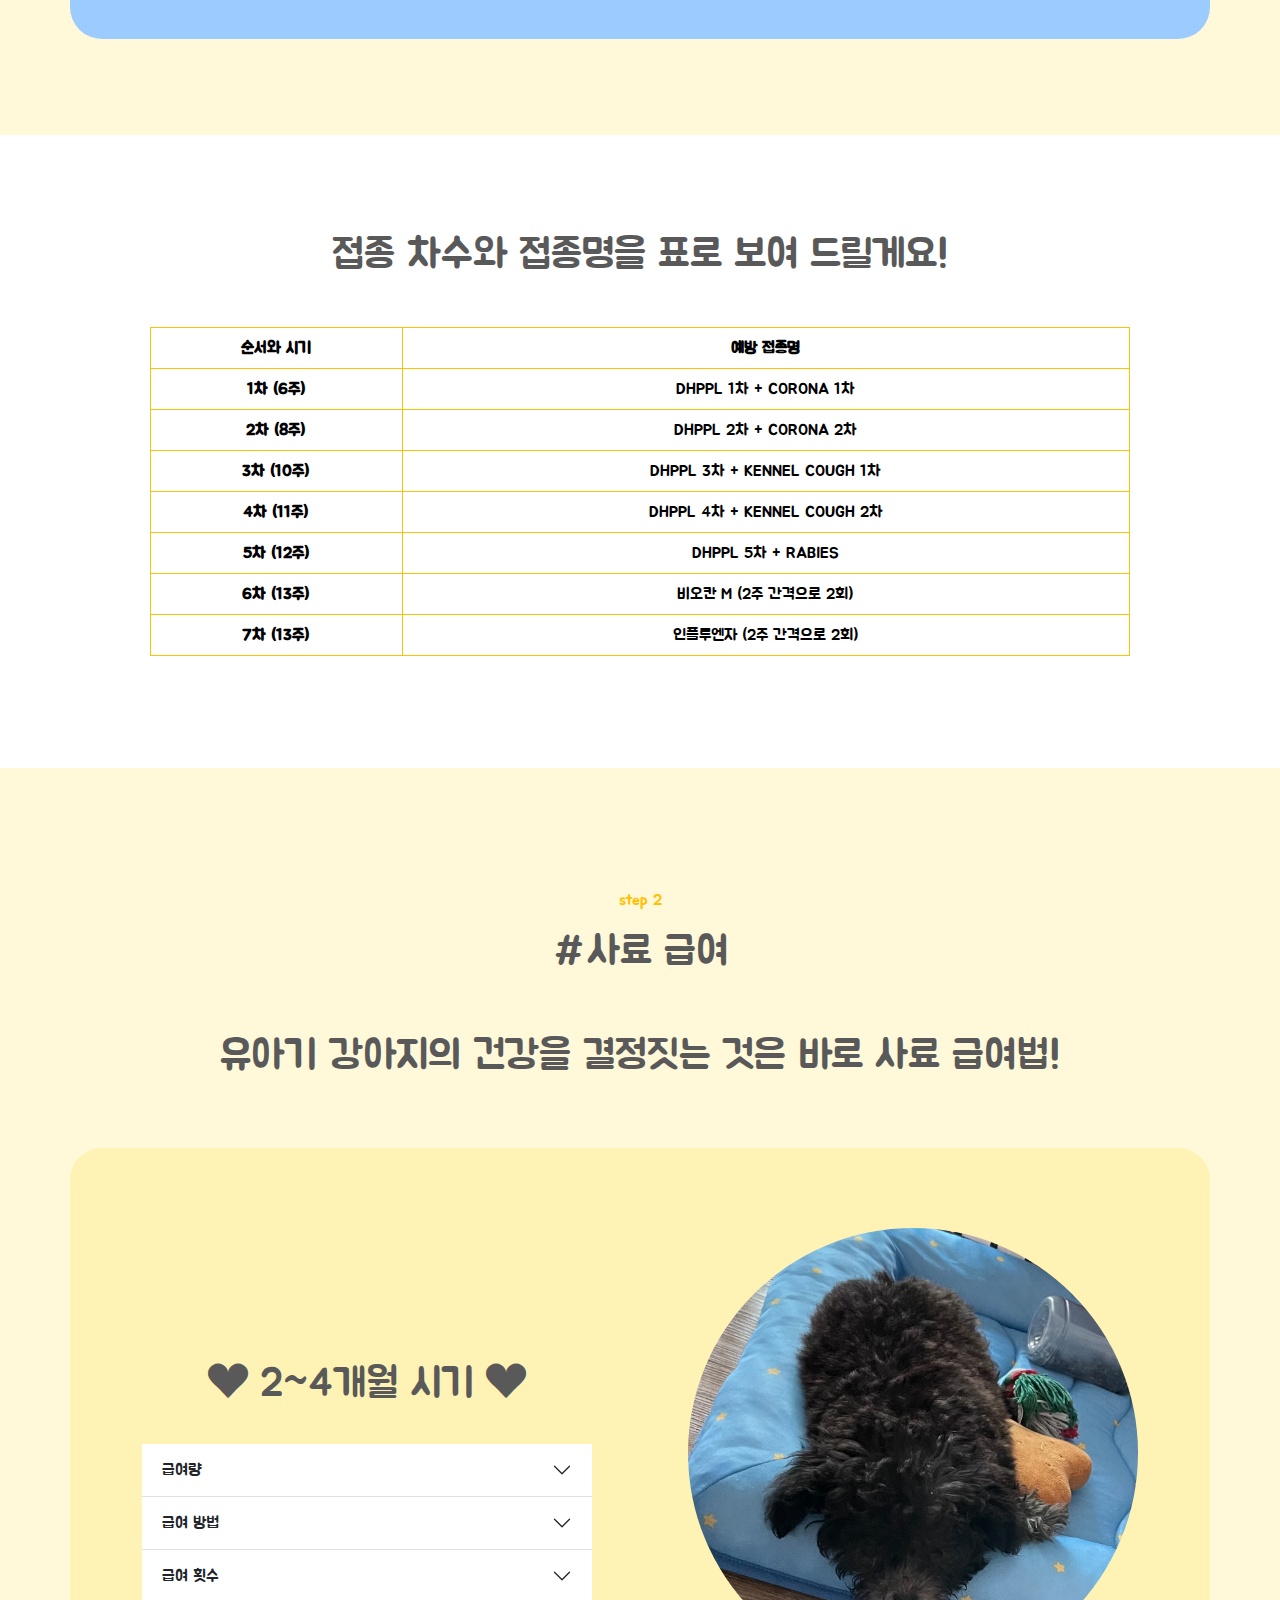
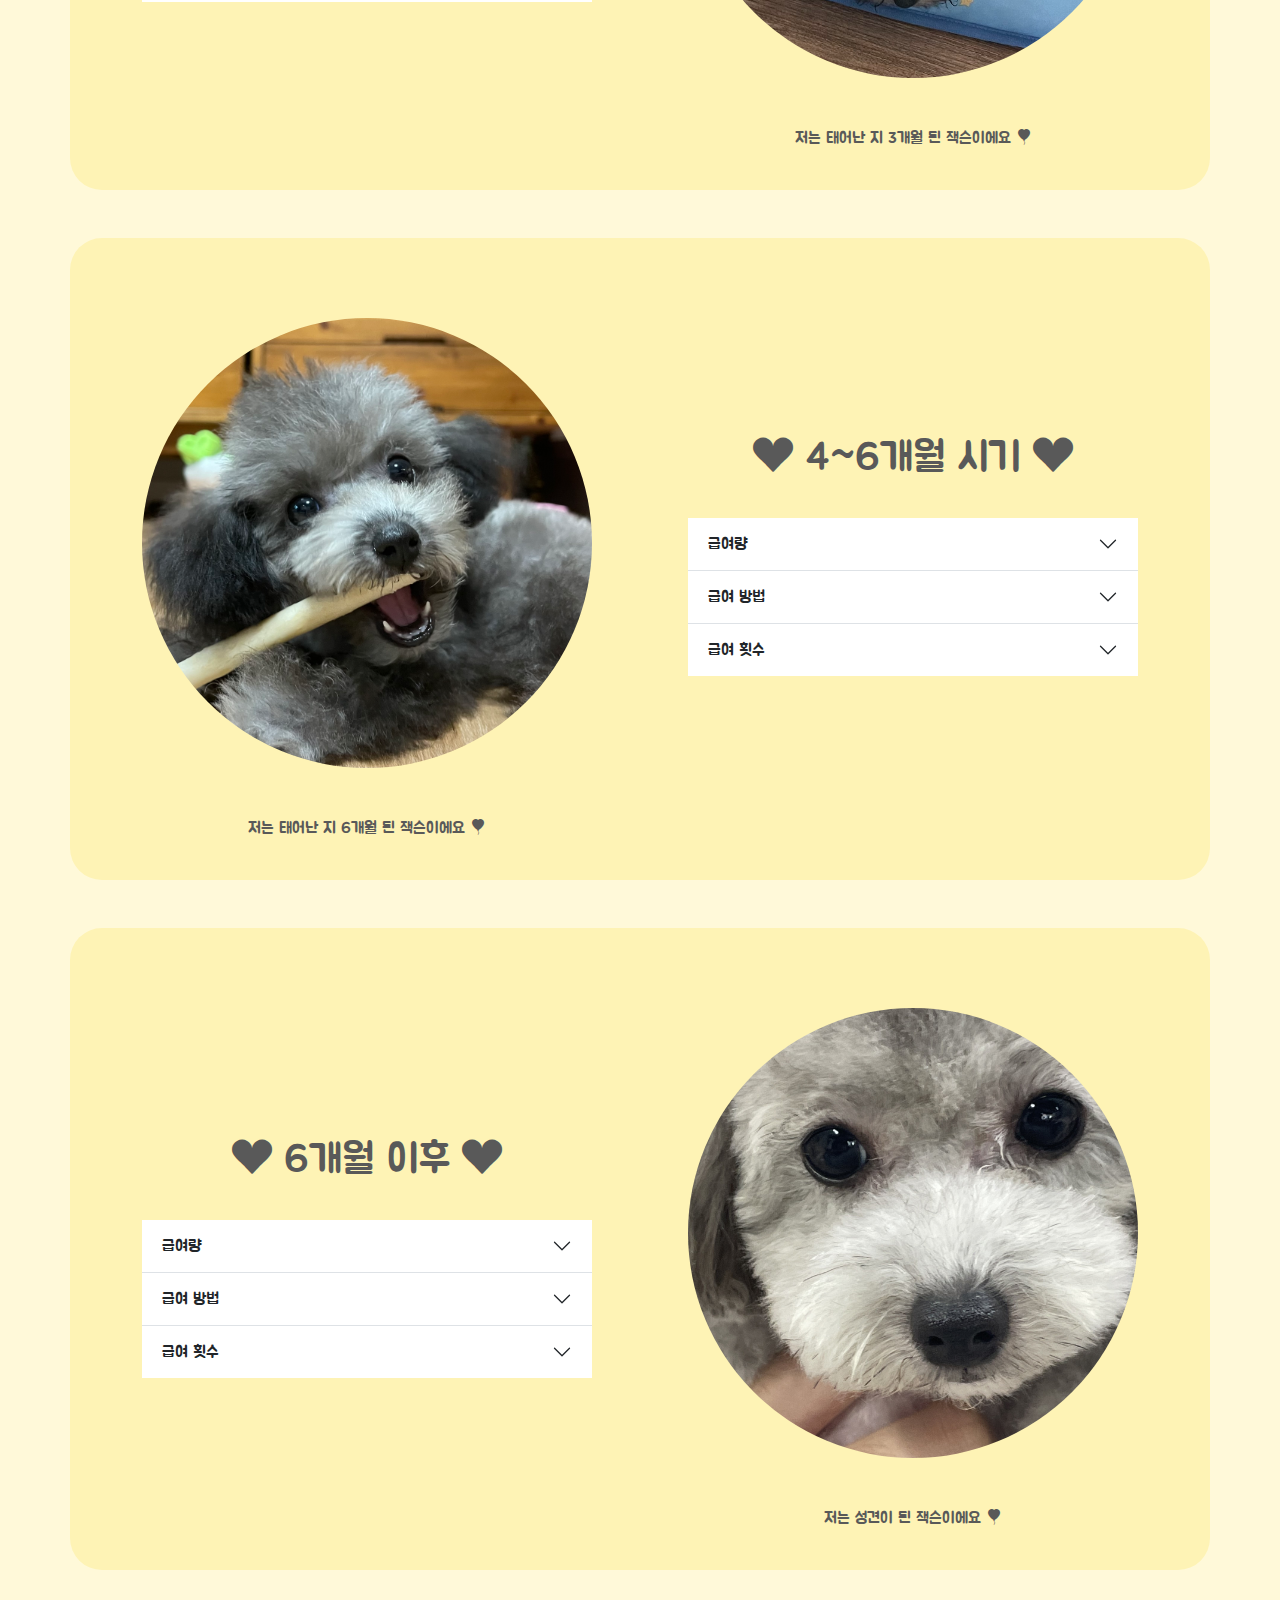
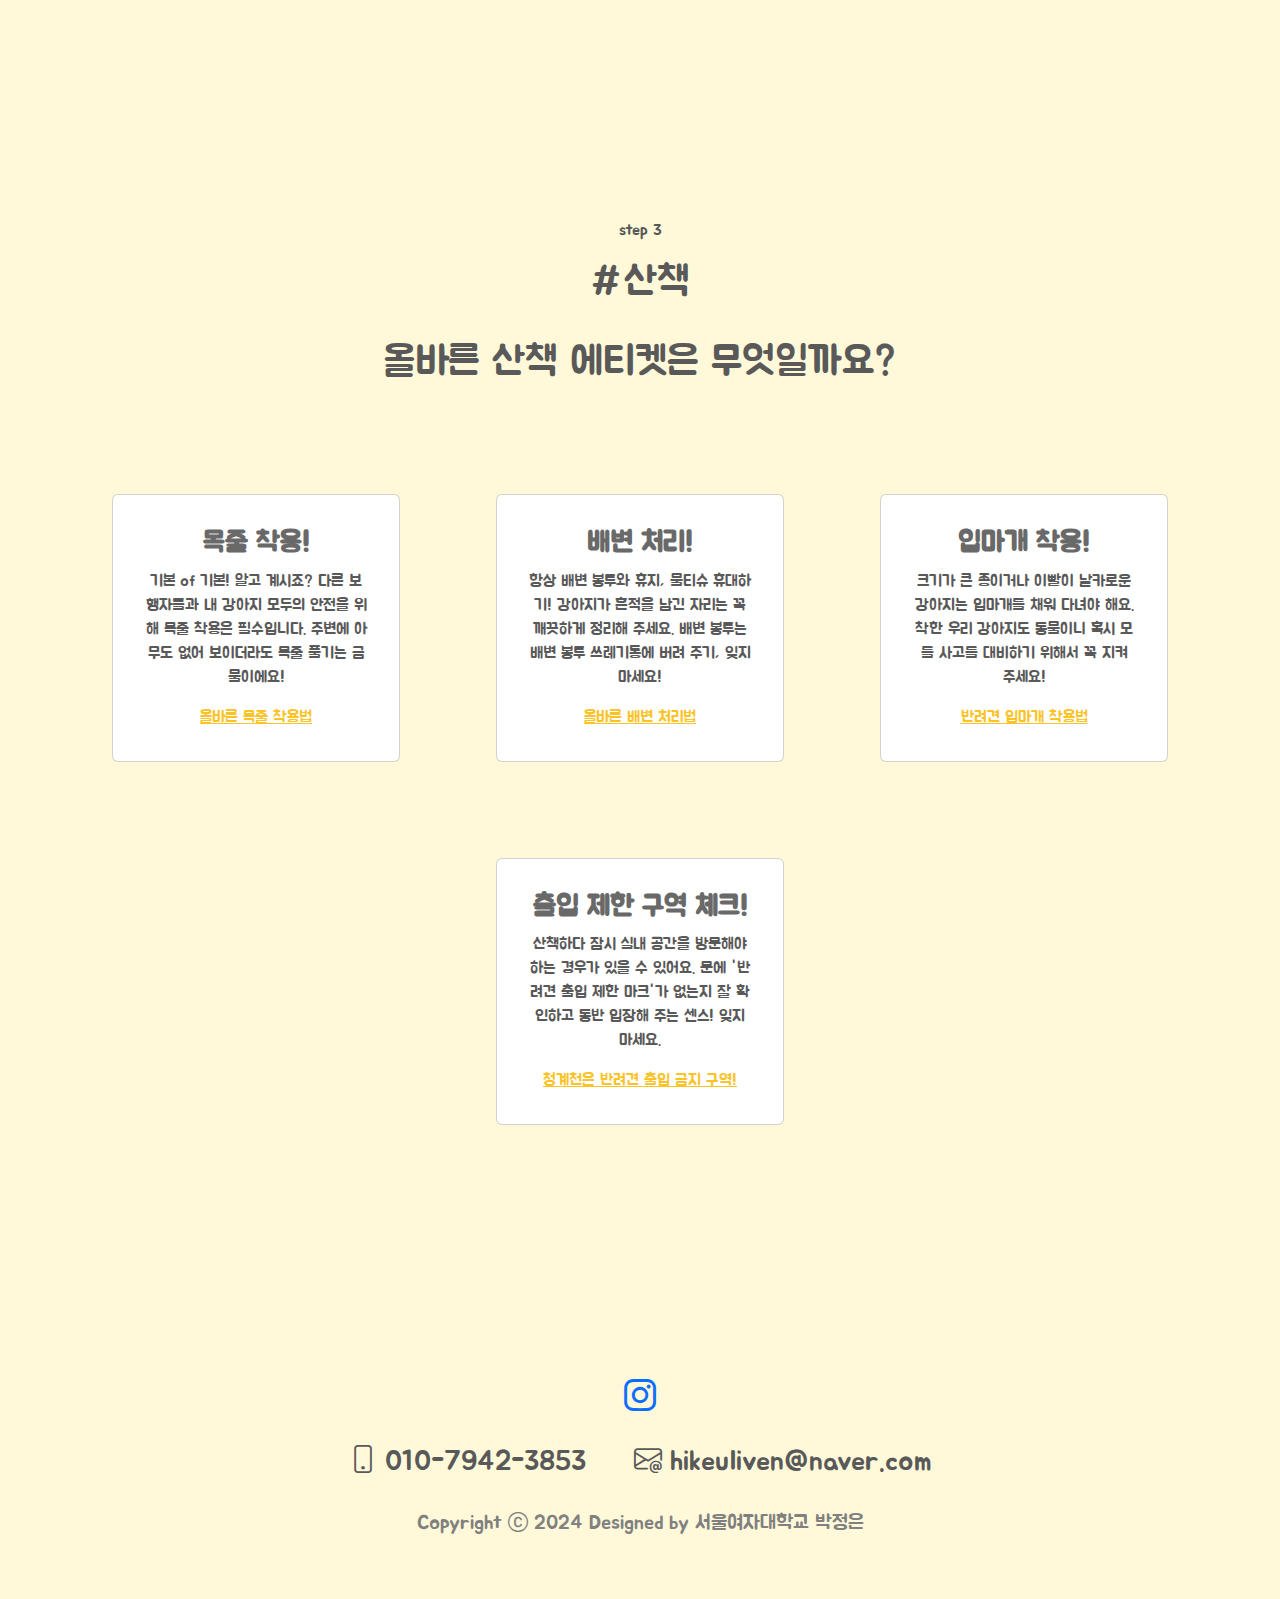
==== commit 3d1c925a: "Add files via upload" ====
--- a/index.html
+++ b/index.html
@@ -378,31 +378,31 @@
 
   <div class="pb-5">
     <div class="row align-items-center justify-content-center pb-5 text-center">
-    <div class="card col-lg-3 col-sm-12 m-5 p-3" style="width: 20rem;">
+    <div class="card row col-lg-3 col-sm-12 m-5 p-3" style="width: 18rem;">
       <div class="card-body">
         <h3 class="card-title" style="color: dimgray;"><b>목줄 착용!</b></h3>
         <p class="card-text"> 기본 of 기본! 알고 계시죠? 다른 보행자들과 내 강아지 모두의 안전을 위해 목줄 착용은 필수입니다. 주변에 아무도 없어 보이더라도 목줄 풀기는 금물이에요!</p>
         <a href="https://youtu.be/c_ebFWAva28?si=o143hAf-mpReL1q-" target="_blank" class="card-link" style="color: #fbc328;"> 올바른 목줄 착용법 </a>
       </div>
     </div>
-    <div class="card col-lg-3 col-sm-12 m-5 p-3" style="width: 20rem;">
+    <div class="card row col-lg-3 col-sm-12 m-5 p-3" style="width: 18rem;">
       <div class="card-body">
         <h3 class="card-title" style="color: dimgray;"> <b>배변 처리!</b> </h3>
         <p class="card-text"> 항상 배변 봉투와 휴지, 물티슈 휴대하기! 강아지가 흔적을 남긴 자리는 꼭 깨끗하게 정리해 주세요. 배변 봉투는 배변 봉투 쓰레기통에 버려 주기, 잊지 마세요!</p>
         <a href="https://youtu.be/8QdnsbzTU8k?si=IWxlq7Pg8ZrALd-L" target="_blank" class="card-link" style="color: #fbc328;">올바른 배변 처리법</a>
       </div>
     </div>
-    <div class="card col-lg-3 col-sm-12 m-5 p-3" style="width: 20rem;">
+    <div class="card row col-lg-3 col-sm-12 m-5 p-3" style="width: 18rem;">
       <div class="card-body">
         <h3 class="card-title" style="color: dimgray;"> <b>입마개 착용!</b> </h3>
         <p class="card-text"> 크기가 큰 종이거나 이빨이 날카로운 강아지는 입마개를 채워 다녀야 해요. 착한 우리 강아지도 동물이니 혹시 모를 사고를 대비하기 위해서 꼭 지켜 주세요! </p>
         <a href="https://youtu.be/8QdnsbzTU8k?si=IWxlq7Pg8ZrALd-L" target="_blank" class="card-link" style="color: #fbc328;">반려견 입마개 착용법</a>
       </div>
     </div>
-    <div class="card col-lg-3 col-sm-12 m-5 p-3" style="width: 20rem;">
+    <div class="card row col-lg-3 col-sm-12 m-5 p-3" style="width: 18rem;">
       <div class="card-body">
         <h3 class="card-title" style="color: dimgray;"> <b> 출입 제한 구역 체크!</b> </h3>
-        <p class="card-text"> 산책하다 잠시 실내 공간을 방문해야 하는 경우가 있을 수 있어요. 문에 '반려견 출입 제한 마크'가 없는지 잘 확인하고 동반 입장해 주는 센스! </p>
+        <p class="card-text"> 산책하다 잠시 실내 공간을 방문해야 하는 경우가 있을 수 있어요. 문에 '반려견 출입 제한 마크'가 없는지 잘 확인하고 동반 입장해 주는 센스! 잊지 마세요. </p>
         <a href="https://youtu.be/Qv-_SCafyZU?si=hYLlOBGBHtB2ioL_" target="_blank" class="card-link" style="color: #fbc328;">청계천은 반려견 출입 금지 구역!</a>
       </div>
     </div>
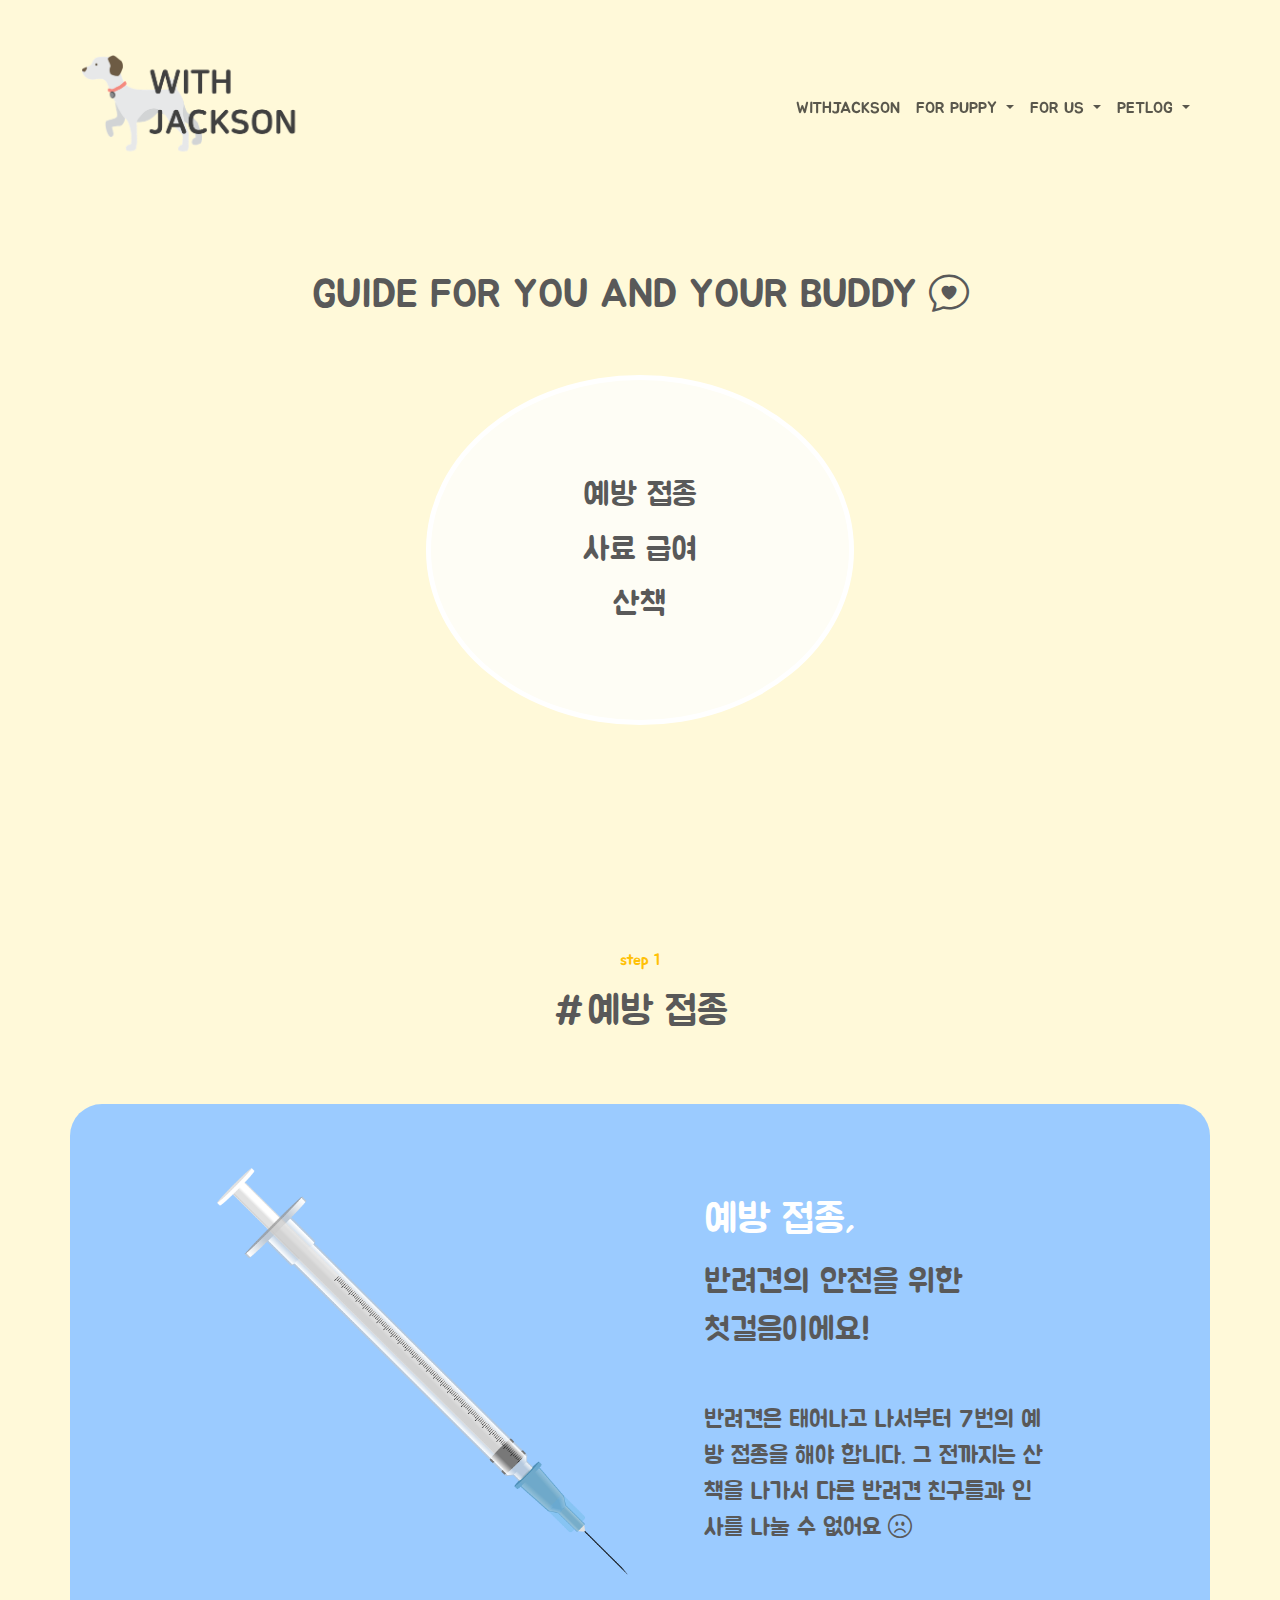
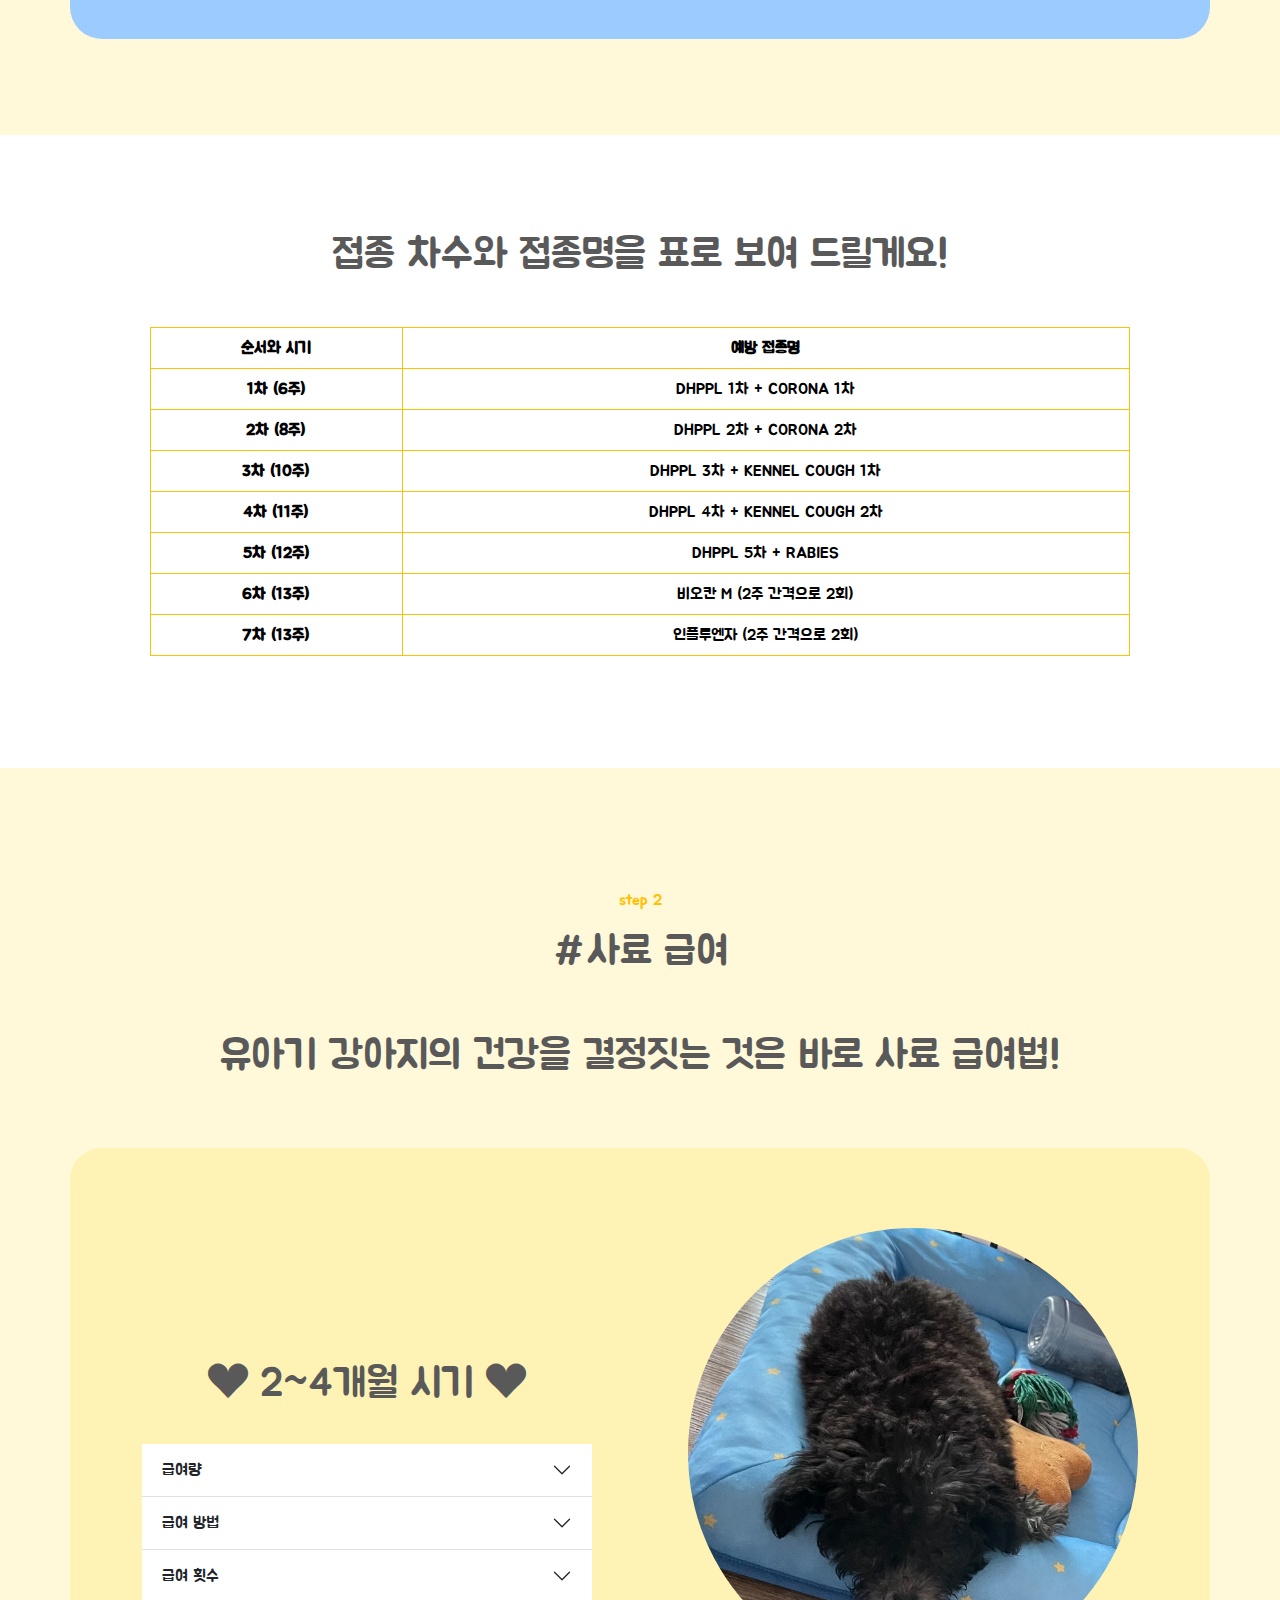
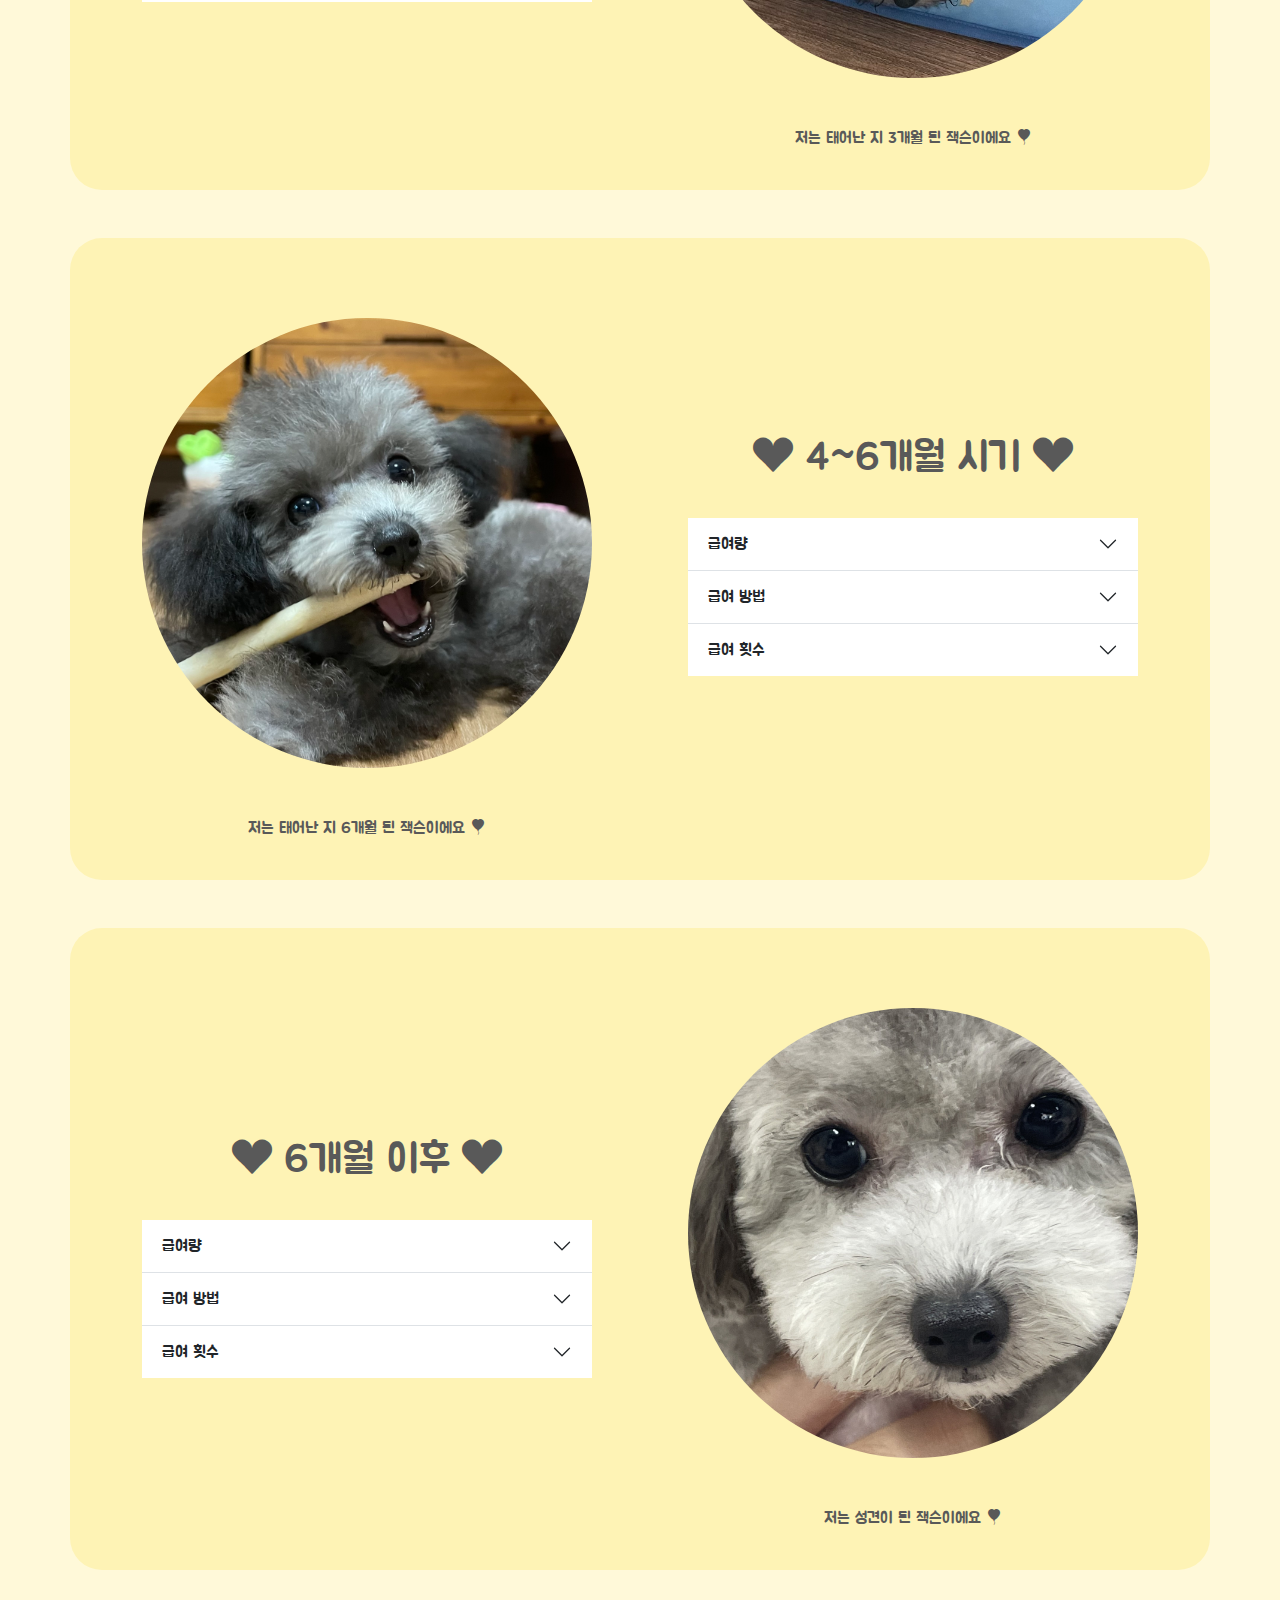
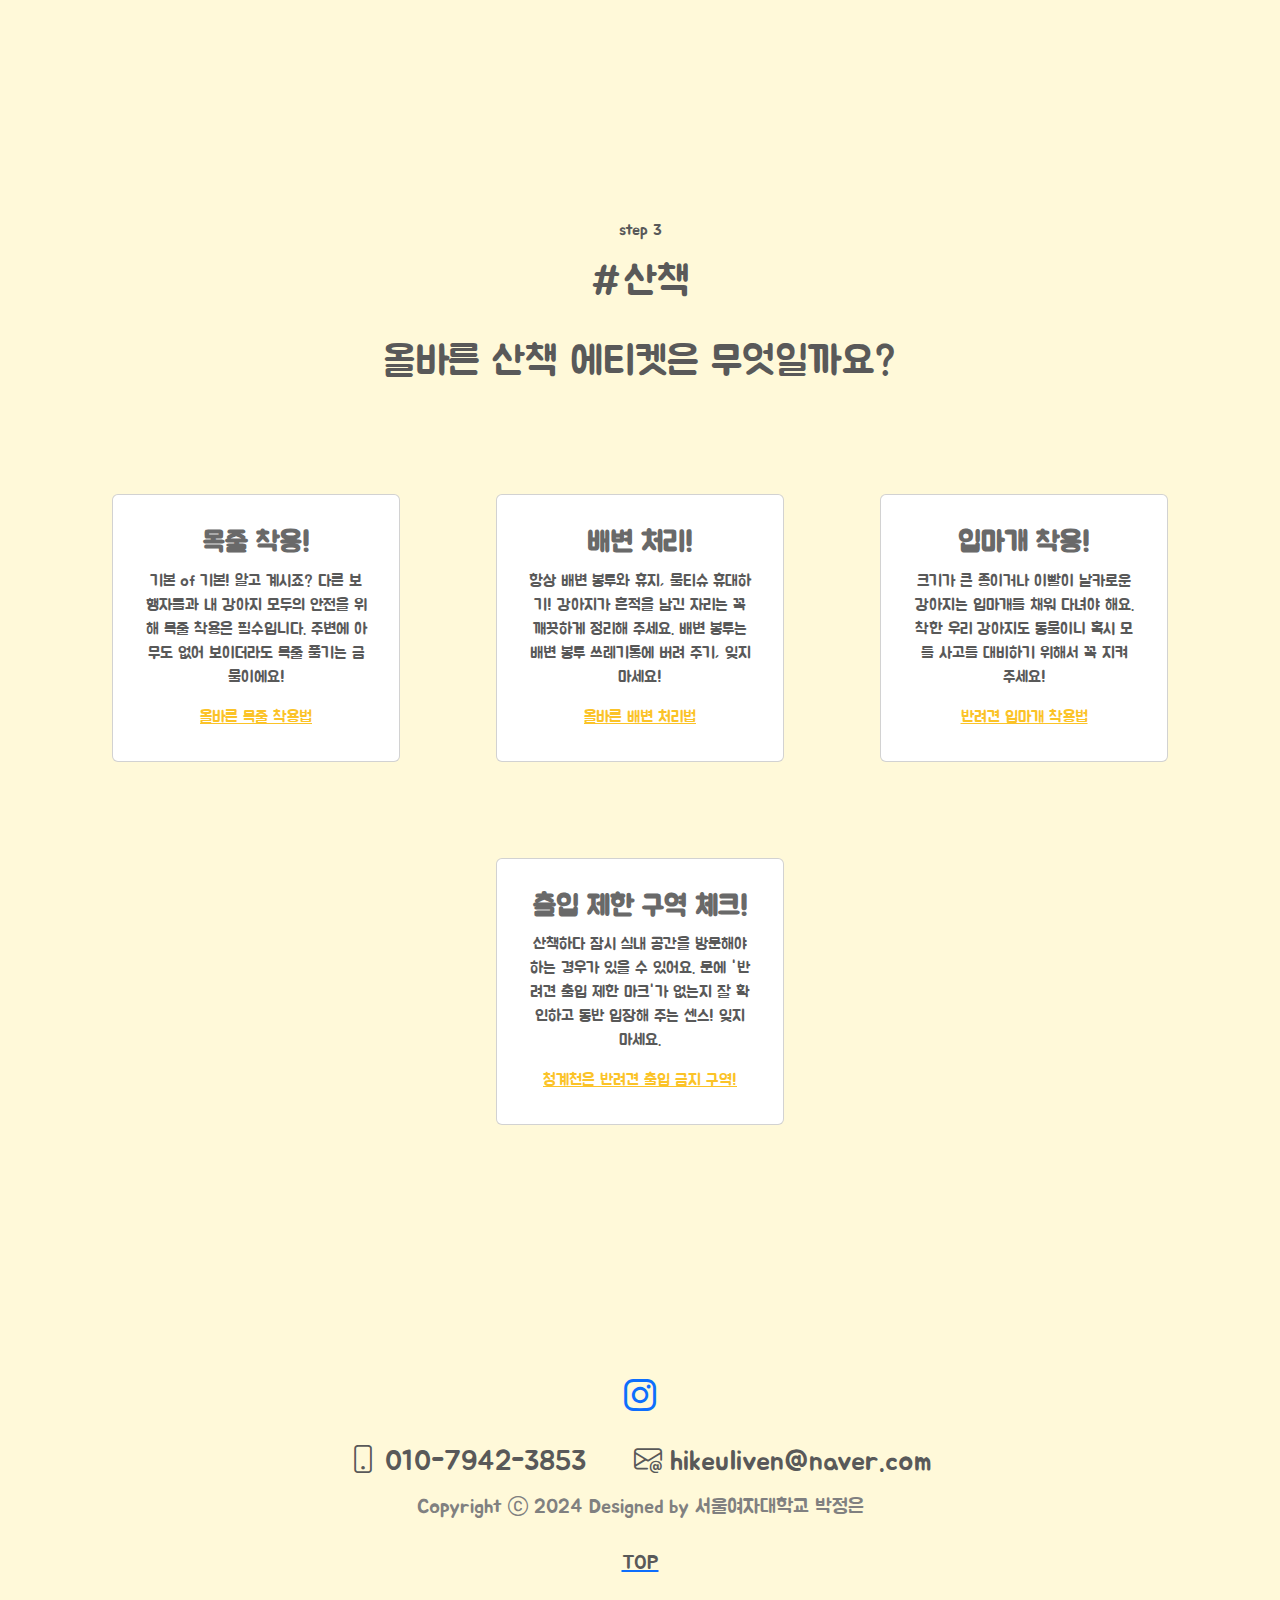
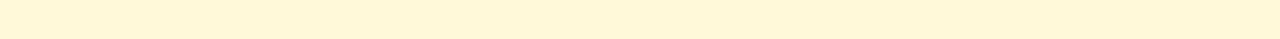
==== commit e91d9592: "Add files via upload" ====
--- a/index.html
+++ b/index.html
@@ -35,9 +35,9 @@
                     <li class="nav-item dropdown">
                         <a class="nav-link dropdown-toggle" href="#FORPUPPY" role="button" data-bs-toggle="dropdown" aria-expanded="false"> FOR PUPPY </a>
                         <ul class="dropdown-menu">
-                            <li><a class="dropdown-item" href="#"> 예방 접종 </a></li>
-                            <li><a class="dropdown-item" href="#"> 사료 급여 </a></li>
-                            <li><a class="dropdown-item" href="#"> 산책 </a></li>
+                            <li><a class="dropdown-item" href="#1"> 예방 접종 </a></li>
+                            <li><a class="dropdown-item" href="#2"> 사료 급여 </a></li>
+                            <li><a class="dropdown-item" href="#3"> 산책 </a></li>
                         </ul>
                     </li>
 
@@ -427,7 +427,8 @@
         </div>
         <div class="container text-center">
             <h3> <i class="bi bi-phone"></i> 010-7942-3853 &nbsp;&nbsp;&nbsp;&nbsp; <i class="bi bi-envelope-at"></i> hikeuliven@naver.com </h3>
-            <h5 class="py-4 mb-5 pb-3" style="color: gray;"> Copyright <i class="bi bi-c-circle"></i> 2024 Designed by 서울여자대학교 박정은 </h5>
+            <h5 class="mb-2 pt-2" style="color: gray;"> Copyright <i class="bi bi-c-circle"></i> 2024 Designed by 서울여자대학교 박정은 </h5>
+            <a href="#home"> <h5 class="py-4 mb-5 pb-3"> TOP </h5> </a>
         </div>        
 
     </footer>
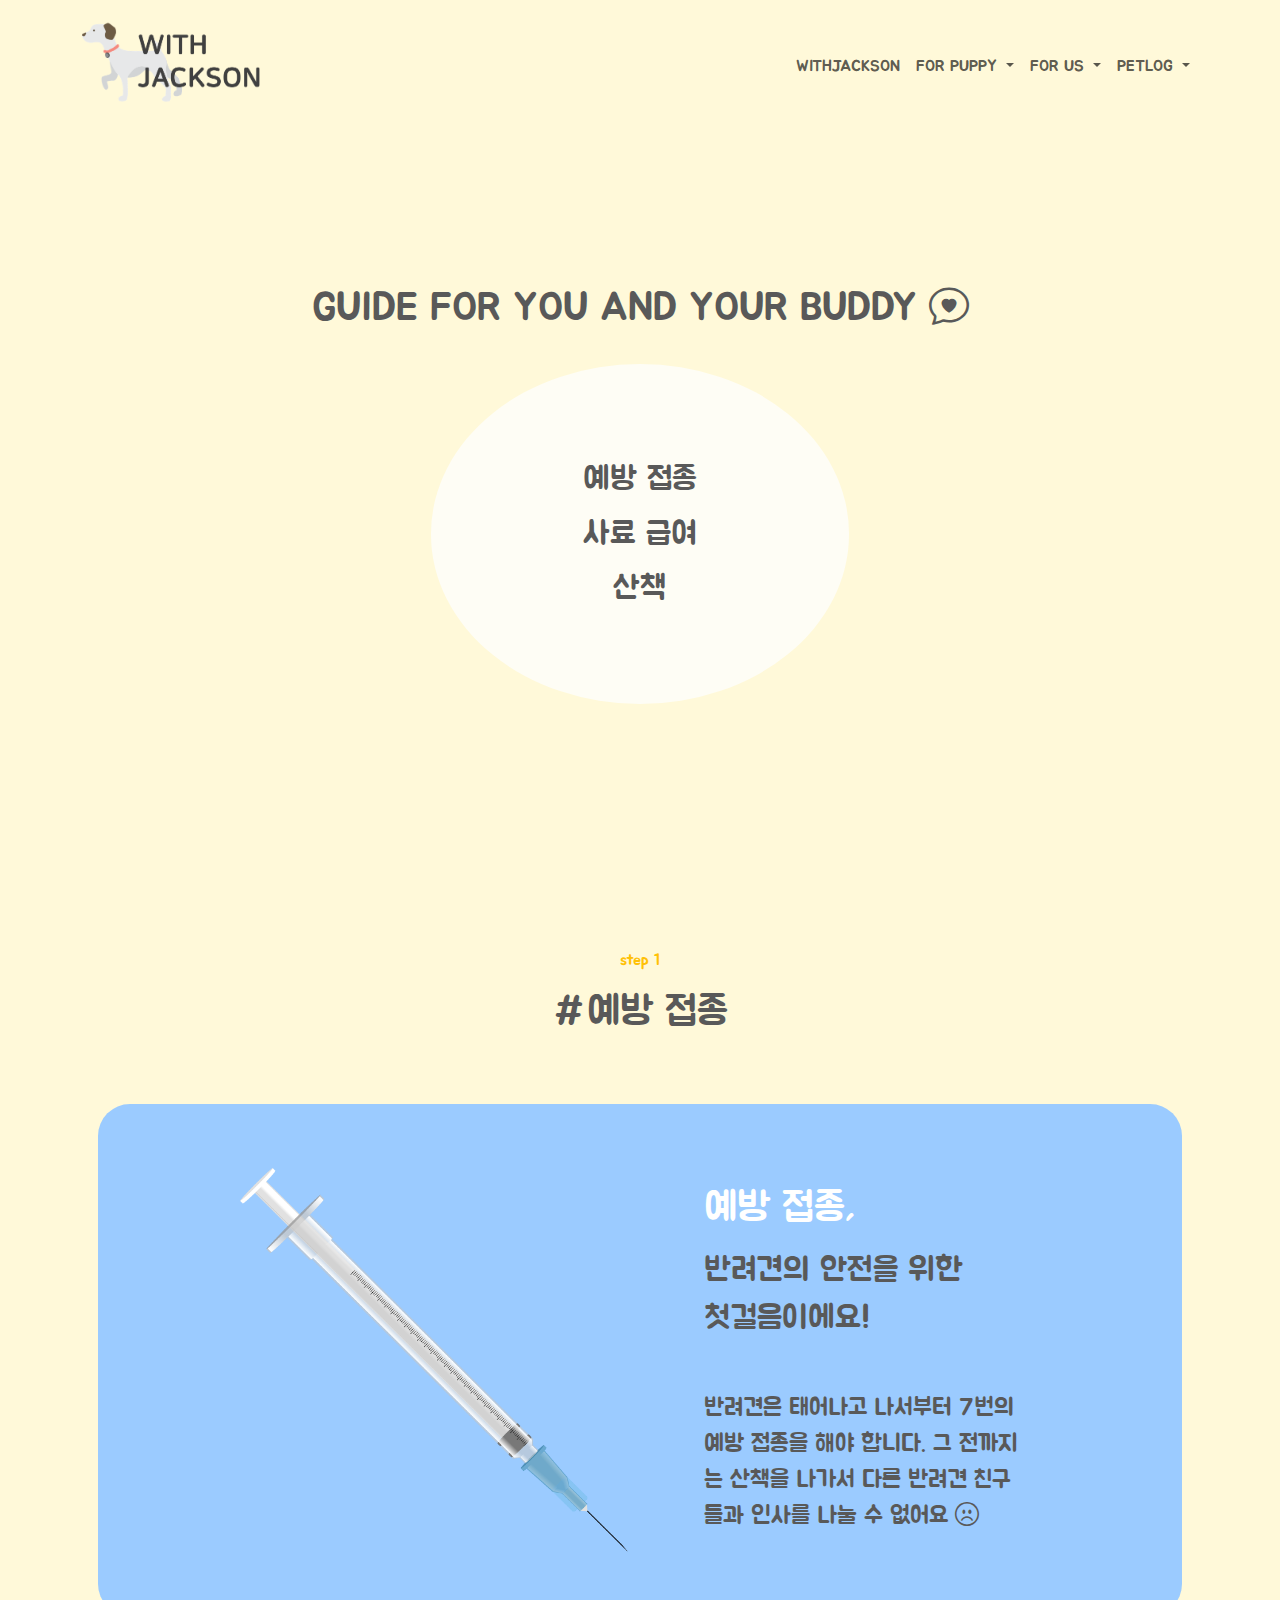
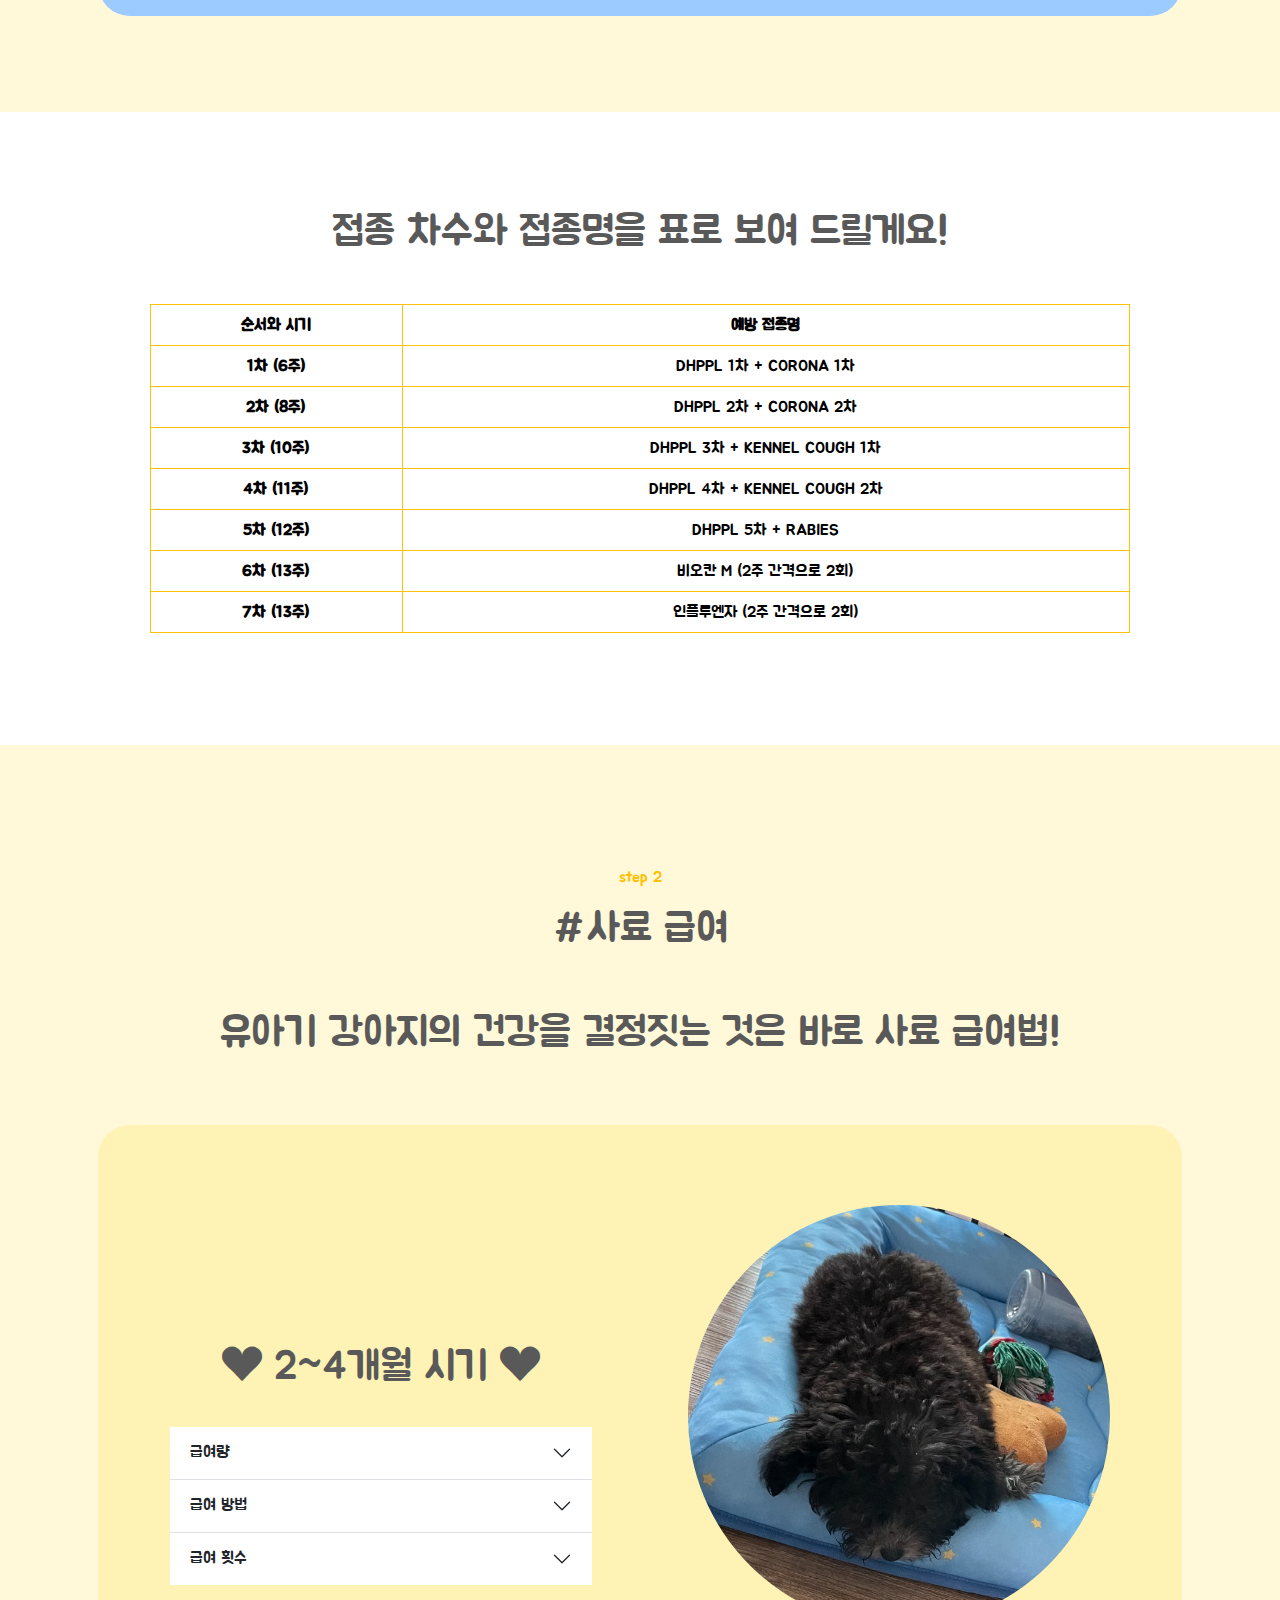
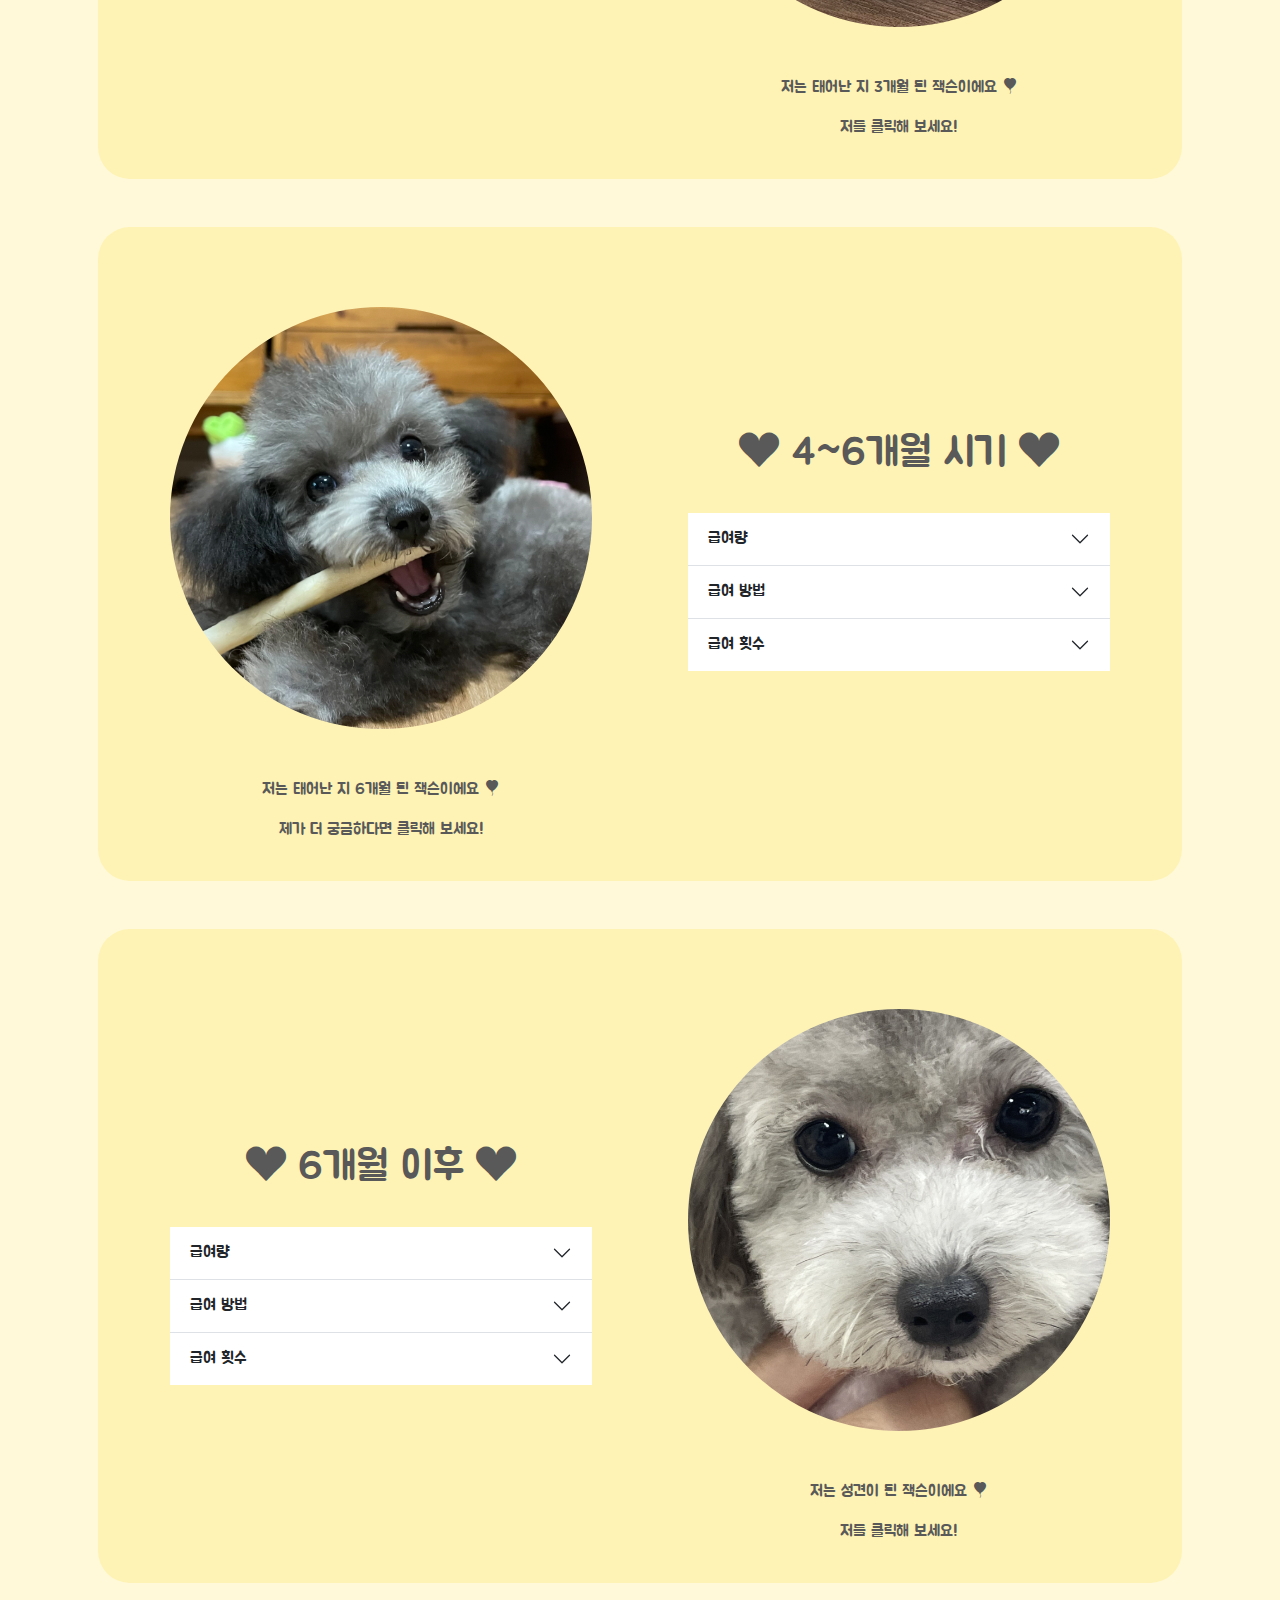
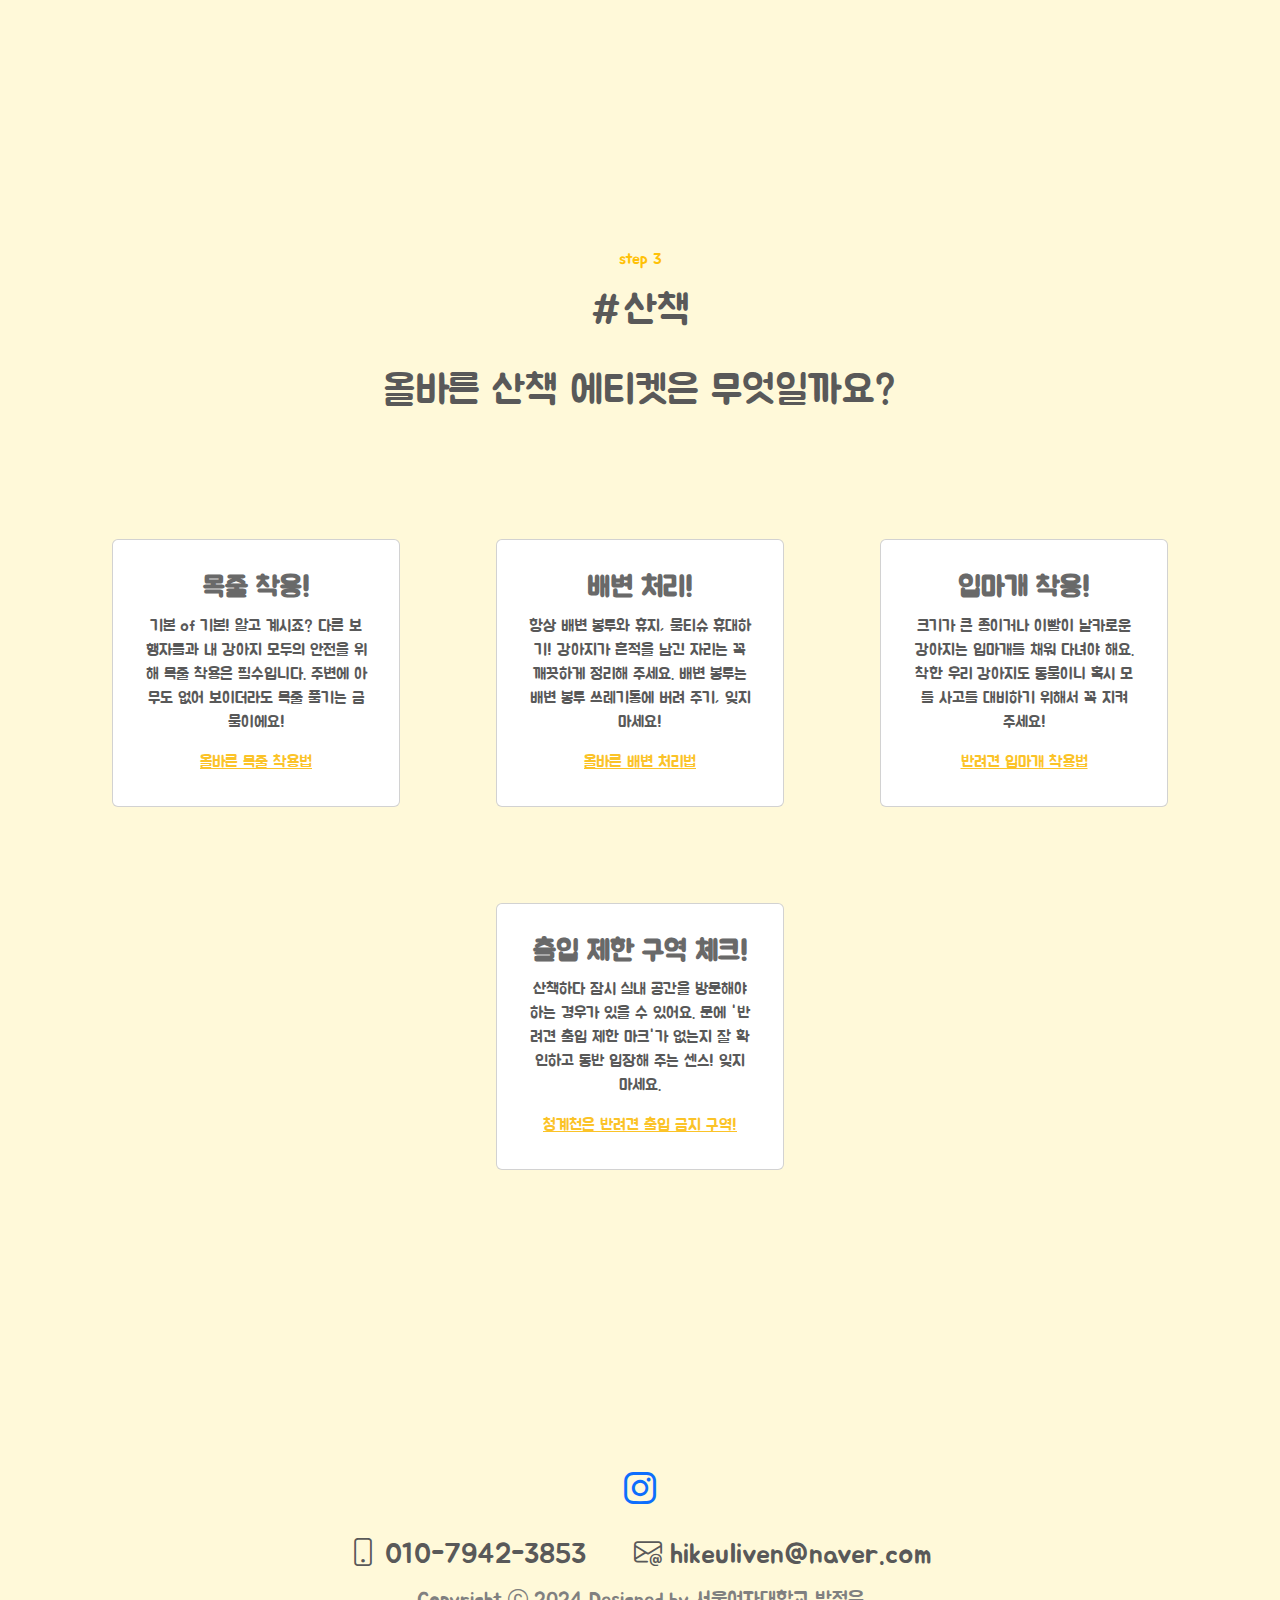
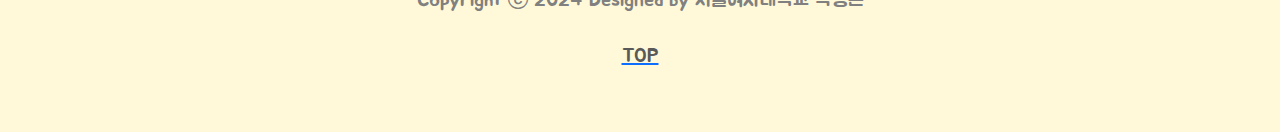
==== commit 3934b140: "Add files via upload" ====
--- a/index.html
+++ b/index.html
@@ -18,60 +18,58 @@
 
 
     <!-- 네비게이션 영역 시작 -->
-    <nav class="navbar navbar-expand-md bg-opacity-70 fixed-top p-5">
-        <div class="container">
-
-            <a class="navbar-brand" href="#home">
-                <img src="LOGO.png" width="240" height="110" alt="로고"> </a>
-
-            <button class="navbar-toggler" type="button" data-bs-toggle="collapse" data-bs-target="#nav-menu"
-                aria-controls="nav-menu" aria-expanded="false" aria-label="메뉴">
-                <span class="navbar-toggler-icon"></span>
-            </button>
-
-            <div class="collapse navbar-collapse" id="nav-menu">
-                <ul class="navbar-nav ms-auto my-2">
-                    <li class="nav-item"><a class="nav-link" href="#WITHJACKSON"> WITHJACKSON </a></li>
-                    <li class="nav-item dropdown">
-                        <a class="nav-link dropdown-toggle" href="#FORPUPPY" role="button" data-bs-toggle="dropdown" aria-expanded="false"> FOR PUPPY </a>
-                        <ul class="dropdown-menu">
-                            <li><a class="dropdown-item" href="#1"> 예방 접종 </a></li>
-                            <li><a class="dropdown-item" href="#2"> 사료 급여 </a></li>
-                            <li><a class="dropdown-item" href="#3"> 산책 </a></li>
-                        </ul>
-                    </li>
-
-                    <li class="nav-item dropdown">
-                        <a class="nav-link dropdown-toggle" href="#FORUS" role="button" data-bs-toggle="dropdown" aria-expanded="false"> FOR US </a>
-                        <ul class="dropdown-menu">
-                            <li><a class="dropdown-item" href="#"> 간식 맛집 </a></li>
-                            <li><a class="dropdown-item" href="#"> 용품 추천 </a></li>
-                            <li><a class="dropdown-item" href="#"> 펫페어 </a></li>
-                            <li><a class="dropdown-item" href="#"> Q&A </a></li>
-                        </ul>
-                    </li>
-
-                    <li class="nav-item dropdown">
-                        <a class="nav-link dropdown-toggle" href="#PETLOG" role="button" data-bs-toggle="dropdown" aria-expanded="false"> PETLOG </a>
-                        <ul class="dropdown-menu">
-                            <li><a class="dropdown-item" href="#"> My petlog </a></li>
-                            <li><a class="dropdown-item" href="#"> 구경하기 </a></li>
-                        </ul>
-                    </li>
-
-                </ul>
-            </div>
-        </div>
-    </nav>
-    <!-- 네비게이션 영역 끝 -->
+    <nav class=" navbar navbar-expand-md bg-opacity-70 fixed-top p-3" style="background-color: rgb(255, 249, 217);">
+      <div class="container">
+          <a class="navbar-brand" href="#home">
+              <img src="LOGO.png" width="200" height="90" alt="로고"> </a>
+
+          <button class="navbar-toggler" type="button" data-bs-toggle="collapse" data-bs-target="#nav-menu"
+              aria-controls="nav-menu" aria-expanded="false" aria-label="메뉴">
+              <span class="navbar-toggler-icon"></span>
+          </button>
+
+          <div class="collapse navbar-collapse" id="nav-menu">
+              <ul class="navbar-nav ms-auto my-2">
+                  <li class="nav-item"><a class="nav-link" href="https://hikeuliven.github.io/withjackson/"> WITHJACKSON </a></li>
+                  <li class="nav-item dropdown">
+                      <a class="nav-link dropdown-toggle" href="#FORPUPPY" role="button" data-bs-toggle="dropdown" aria-expanded="false"> FOR PUPPY </a>
+                      <ul class="dropdown-menu">
+                          <li><a class="dropdown-item" href="#1"> 예방 접종 </a></li>
+                          <li><a class="dropdown-item" href="#2"> 사료 급여 </a></li>
+                          <li><a class="dropdown-item" href="#3"> 산책 </a></li>
+                      </ul>
+                  </li>
+
+                  <li class="nav-item dropdown">
+                      <a class="nav-link dropdown-toggle" href="https://hikeuliven.github.io/forus/" role="button" data-bs-toggle="dropdown" aria-expanded="false"> FOR US </a>
+                      <ul class="dropdown-menu">
+                          <li><a class="dropdown-item" href="https://hikeuliven.github.io/forus/#1"> 간식 맛집 </a></li>
+                          <li><a class="dropdown-item" href="https://hikeuliven.github.io/forus/#2"> 용품 추천 </a></li>
+                          <li><a class="dropdown-item" href="https://hikeuliven.github.io/forus/#3"> 펫페어 </a></li>
+                      </ul>
+                  </li>
+
+                  <li class="nav-item dropdown">
+                      <a class="nav-link dropdown-toggle" href="https://hikeuliven.github.io/petlog1/" role="button" data-bs-toggle="dropdown" aria-expanded="false"> PETLOG </a>
+                      <ul class="dropdown-menu">
+                          <li><a class="dropdown-item" href="https://hikeuliven.github.io/petlog1/"> My petlog </a></li>
+                          <li><a class="dropdown-item" href="https://hikeuliven.github.io/petlog2/"> 구경하기 </a></li>
+                      </ul>
+                  </li>
+
+              </ul>
+          </div>
+      </div>
+  </nav>
+  <!-- 네비게이션 영역 끝 -->
 
 
     <!-- 헤더 영역 시작 -->
     <header id="home" class="d-flex flex-column justify-content-center align-items-center vh-100">
-      <div class="pb-5 mt-5 pt-5">
+      <div class="text-center pt-4 pb-3 mt-5 pt-5">
         <h1> GUIDE FOR YOU AND YOUR BUDDY <i class="bi bi-chat-heart"></i></h1>
       </div>  
-      <div class="text-center rounded-circle px-5 border border-5 border-white" style="background-color: rgb(254, 253, 245)">
+      <div class="text-center rounded-circle px-5 m-2" style="background-color: rgb(254, 253, 245)">
             <div class="p-5">
                 <div class="m-5">
                 <a class="link-underline link-underline-opacity-0" href="#1"> <h2 class="id1 mb-3 px-2"> 예방 접종 </h2> </a>
@@ -91,7 +89,7 @@
             <h1 class="mb-3"> #예방 접종 </h1>
         </div>
 
-        <div class="row justify-content-center align-items-center mb-5 p-5 rounded-5" style="background-color: #9bcbff;">
+        <div class="row justify-content-center align-items-center m-3 mb-5 p-5 rounded-5" style="background-color: #9bcbff;">
             <div class="col-md-5 m-3">
                 <img src="syringe-145002_1280.png" alt="주사기 사진" class="img1 img-fluid">
             </div>
@@ -157,10 +155,10 @@
     <div class="text-center pt-5 mt-5 pb-1 mb-5">
       <p class="text-warning"> step 2 </p>
       <h1 class="mb-5 pb-2"> #사료 급여 </h1>
-      <h1 class="mb-3"> 유아기 강아지의 건강을 결정짓는 것은 바로 사료 급여법! </h1>
+      <h1 class="m-3 mb-3"> 유아기 강아지의 건강을 결정짓는 것은 바로 사료 급여법! </h1>
     </div>
  
-<div class="row justify-content-center align-items-center mb-5 p-4 rounded-5" style="background-color: rgb(254, 243, 181);">
+<div class="row justify-content-center align-items-center mb-5 m-3 p-4 rounded-5" style="background-color: rgb(254, 243, 181);">
 
   <div class="accordion accordion-flush col-sm-12 col-lg-6 px-lg-5 text-center" id="accordionFlushExample">
     <div class="pb-1 mb-4 mt-4">
@@ -240,26 +238,108 @@
 
   <div class="col-lg-6 col-sm-12 pt-5 mt-2 px-5 text-center">
   <div>
-    <img src="babyjackson2.jpeg" alt="아기 잭슨1" class="img1 img-fluid rounded-circle">
+    <img src="babyjackson2.jpeg" alt="아기 잭슨1" class="img1 img-fluid rounded-circle" data-bs-toggle="modal"
+    data-bs-target="#newsModal">
+                    <!-- Modal -->
+                    <div class="modal fade text-center" id="newsModal" tabindex="-1" aria-labelledby="newsModalTitle"
+                                   aria-hidden="true">
+                        <div class="modal-dialog modal-dialog-centered modal-lg">
+                            <div class="modal-content" style="background-color: rgb(255, 249, 217);">
+                                <div class="modal-header">
+                                    <h1 class="modal-title fs-5" id="newsModalTitle"> <i class="bi bi-heart"></i> 잭슨이 뽀시래기 시절 <i class="bi bi-heart"></i> </h1>
+                                    <button type="button" class="btn-close" data-bs-dismiss="modal"
+                                                   aria-label="닫기"></button>
+                                </div>
+                                <div class="modal-body">
+                                    <div class="row">
+                                        <div id="carouselExample" class="carousel slide">
+                                            <div class="carousel-inner">
+                                              <div class="carousel-item active">
+                                                <img src="babyjack1.jpeg" class="d-block w-100 img-fluid">
+                                              </div>
+                                              <div class="carousel-item">
+                                                <img src="babyjack2.jpeg" class="d-block w-100 img-fluid">
+                                              </div>
+                                              <div class="carousel-item">
+                                                <img src="babyjack3.jpeg" class="d-block w-100" alt="...">
+                                              </div>
+                                            </div>
+                                            <button class="carousel-control-prev" type="button" data-bs-target="#carouselExample" data-bs-slide="prev">
+                                              <span class="carousel-control-prev-icon" aria-hidden="true"></span>
+                                              <span class="visually-hidden">Previous</span>
+                                            </button>
+                                            <button class="carousel-control-next" type="button" data-bs-target="#carouselExample" data-bs-slide="next">
+                                              <span class="carousel-control-next-icon" aria-hidden="true"></span>
+                                              <span class="visually-hidden">Next</span>
+                                            </button>
+                                          </div>
+                                    </div>
+                                </div>
+                            </div>
+                        </div>
+                    </div>
+                <!-- Modal 끝 -->
   </div>
   <div class="pt-5">
     <p> 저는 태어난 지 3개월 된 잭슨이에요 <i class="bi bi-balloon-heart-fill"></i> </p>
-  </div>
-</div>
-</div>
-  </div>
-
-
-
-
-<div class="row justify-content-center align-items-center mt-5 p-4 rounded-5" style="background-color: rgb(254, 243, 181);">
+    <p> 저를 클릭해 보세요! </p>
+  </div>
+</div>
+</div>
+  </div>
+
+
+
+
+<div class="row justify-content-center align-items-center m-3 mt-5 p-4 rounded-5" style="background-color: rgb(254, 243, 181);">
 
   <div class="col-lg-6 col-sm-12 pt-5 mt-2 px-5 text-center">
   <div>
-    <img src="babyjackson1.jpeg" alt="아기 잭슨1" class="img1 img-fluid rounded-circle">
+    <img src="babyjackson1.jpeg" alt="아기 잭슨1" class="img1 img-fluid rounded-circle" data-bs-toggle="modal"
+    data-bs-target="#newsModal2">
+                        <!-- Modal -->
+                        <div class="modal fade text-center" id="newsModal2" tabindex="-1" aria-labelledby="newsModalTitle"
+                        aria-hidden="true">
+             <div class="modal-dialog modal-dialog-centered modal-lg">
+                 <div class="modal-content" style="background-color: rgb(255, 249, 217);">
+                     <div class="modal-header">
+                         <h1 class="modal-title fs-5" id="newsModalTitle"> <i class="bi bi-heart"></i> 조금 성장한 뽀시래기 <i class="bi bi-heart"></i> </h1>
+                         <button type="button" class="btn-close" data-bs-dismiss="modal"
+                                        aria-label="닫기"></button>
+                     </div>
+                     <div class="modal-body">
+                         <div class="row">
+                             <div id="carouselExample2" class="carousel slide">
+                                 <div class="carousel-inner">
+                                   <div class="carousel-item active">
+                                     <img src="middlejack1.jpeg" class="d-block w-100 img-fluid">
+                                   </div>
+                                   <div class="carousel-item">
+                                     <img src="middlejack2.jpeg" class="d-block w-100 img-fluid">
+                                   </div>
+                                   <div class="carousel-item">
+                                     <img src="middlejack3.jpeg" class="d-block w-100" alt="...">
+                                   </div>
+                                 </div>
+                                 <button class="carousel-control-prev" type="button" data-bs-target="#carouselExample2" data-bs-slide="prev">
+                                   <span class="carousel-control-prev-icon" aria-hidden="true"></span>
+                                   <span class="visually-hidden">Previous</span>
+                                 </button>
+                                 <button class="carousel-control-next" type="button" data-bs-target="#carouselExample2" data-bs-slide="next">
+                                   <span class="carousel-control-next-icon" aria-hidden="true"></span>
+                                   <span class="visually-hidden">Next</span>
+                                 </button>
+                               </div>
+                         </div>
+                     </div>
+                 </div>
+             </div>
+         </div>
+     <!-- Modal 끝 -->
   </div>
   <div class="pt-5">
     <p> 저는 태어난 지 6개월 된 잭슨이에요 <i class="bi bi-balloon-heart-fill"></i> </p>
+    <p> 제가 더 궁금하다면 클릭해 보세요! </p>
   </div>
 </div>
 
@@ -306,7 +386,7 @@
 
 
 
-<div class="row justify-content-center align-items-center mt-5 p-4 rounded-5" style="background-color: rgb(254, 243, 181);">
+<div class="row justify-content-center align-items-center m-3 mt-5 p-4 rounded-5" style="background-color: rgb(254, 243, 181);">
 
 <div class="accordion accordion-flush col-sm-12 col-lg-6 px-lg-5 text-center mb-2" id="accordionFlushExample3">
     <div class="pb-1 mb-4 mt-4">
@@ -348,10 +428,51 @@
   </div>
   <div class="col-lg-6 col-sm-12 pt-5 mt-2 px-5 text-center">
   <div>
-    <img src="babyjackson3.jpeg" alt="아기 잭슨1" class="img1 img-fluid rounded-circle">
+    <img src="babyjackson3.jpeg" alt="아기 잭슨1" class="img1 img-fluid rounded-circle" data-bs-toggle="modal"
+    data-bs-target="#newsModal3">
+                        <!-- Modal -->
+                        <div class="modal fade text-center" id="newsModal3" tabindex="-1" aria-labelledby="newsModalTitle"
+                        aria-hidden="true">
+             <div class="modal-dialog modal-dialog-centered modal-lg">
+                 <div class="modal-content" style="background-color: rgb(255, 249, 217);">
+                     <div class="modal-header">
+                         <h1 class="modal-title fs-5" id="newsModalTitle"> <i class="bi bi-heart"></i> 이제 성견이 된 잭슨이 <i class="bi bi-heart"></i> </h1>
+                         <button type="button" class="btn-close" data-bs-dismiss="modal"
+                                        aria-label="닫기"></button>
+                     </div>
+                     <div class="modal-body">
+                         <div class="row">
+                             <div id="carouselExample3" class="carousel slide">
+                                 <div class="carousel-inner">
+                                   <div class="carousel-item active">
+                                     <img src="jacknow1.jpeg" class="d-block w-100 img-fluid">
+                                   </div>
+                                   <div class="carousel-item">
+                                     <img src="jacknow2.jpeg" class="d-block w-100 img-fluid">
+                                   </div>
+                                   <div class="carousel-item">
+                                     <img src="jacknow3.jpeg" class="d-block w-100" alt="...">
+                                   </div>
+                                 </div>
+                                 <button class="carousel-control-prev" type="button" data-bs-target="#carouselExample3" data-bs-slide="prev">
+                                   <span class="carousel-control-prev-icon" aria-hidden="true"></span>
+                                   <span class="visually-hidden">Previous</span>
+                                 </button>
+                                 <button class="carousel-control-next" type="button" data-bs-target="#carouselExample3" data-bs-slide="next">
+                                   <span class="carousel-control-next-icon" aria-hidden="true"></span>
+                                   <span class="visually-hidden">Next</span>
+                                 </button>
+                               </div>
+                         </div>
+                     </div>
+                 </div>
+             </div>
+         </div>
+     <!-- Modal 끝 -->
   </div>
   <div class="pt-5">
     <p> 저는 성견이 된 잭슨이에요 <i class="bi bi-balloon-heart-fill"></i> </p>
+    <p> 저를 클릭해 보세요! </p>
   </div>
 </div>
 </div>
@@ -365,18 +486,18 @@
 
 <!--섹션 3 영역 시작-->
 <div class="my-5 py-4">
-  <section class="section3 mt-5 " id="3">
+  <section class="section3 overflow-hidden mt-5" id="3">
 
 
   <div class="pt-2">
     <div class="text-center pt-5 mt-5 pb-1 mb-5">
-      <p> step 3 </p>
+      <p class="text-warning"> step 3 </p>
       <h1 class="mb-4 pb-2"> #산책 </h1>
-      <h1> 올바른 산책 에티켓은 무엇일까요? </h1>
-    </div>
-  </div>
-
-  <div class="pb-5">
+      <h1 class="m-4"> 올바른 산책 에티켓은 무엇일까요? </h1>
+    </div>
+  </div>
+
+  <div class="pb-5 mb-5">
     <div class="row align-items-center justify-content-center pb-5 text-center">
     <div class="card row col-lg-3 col-sm-12 m-5 p-3" style="width: 18rem;">
       <div class="card-body">
